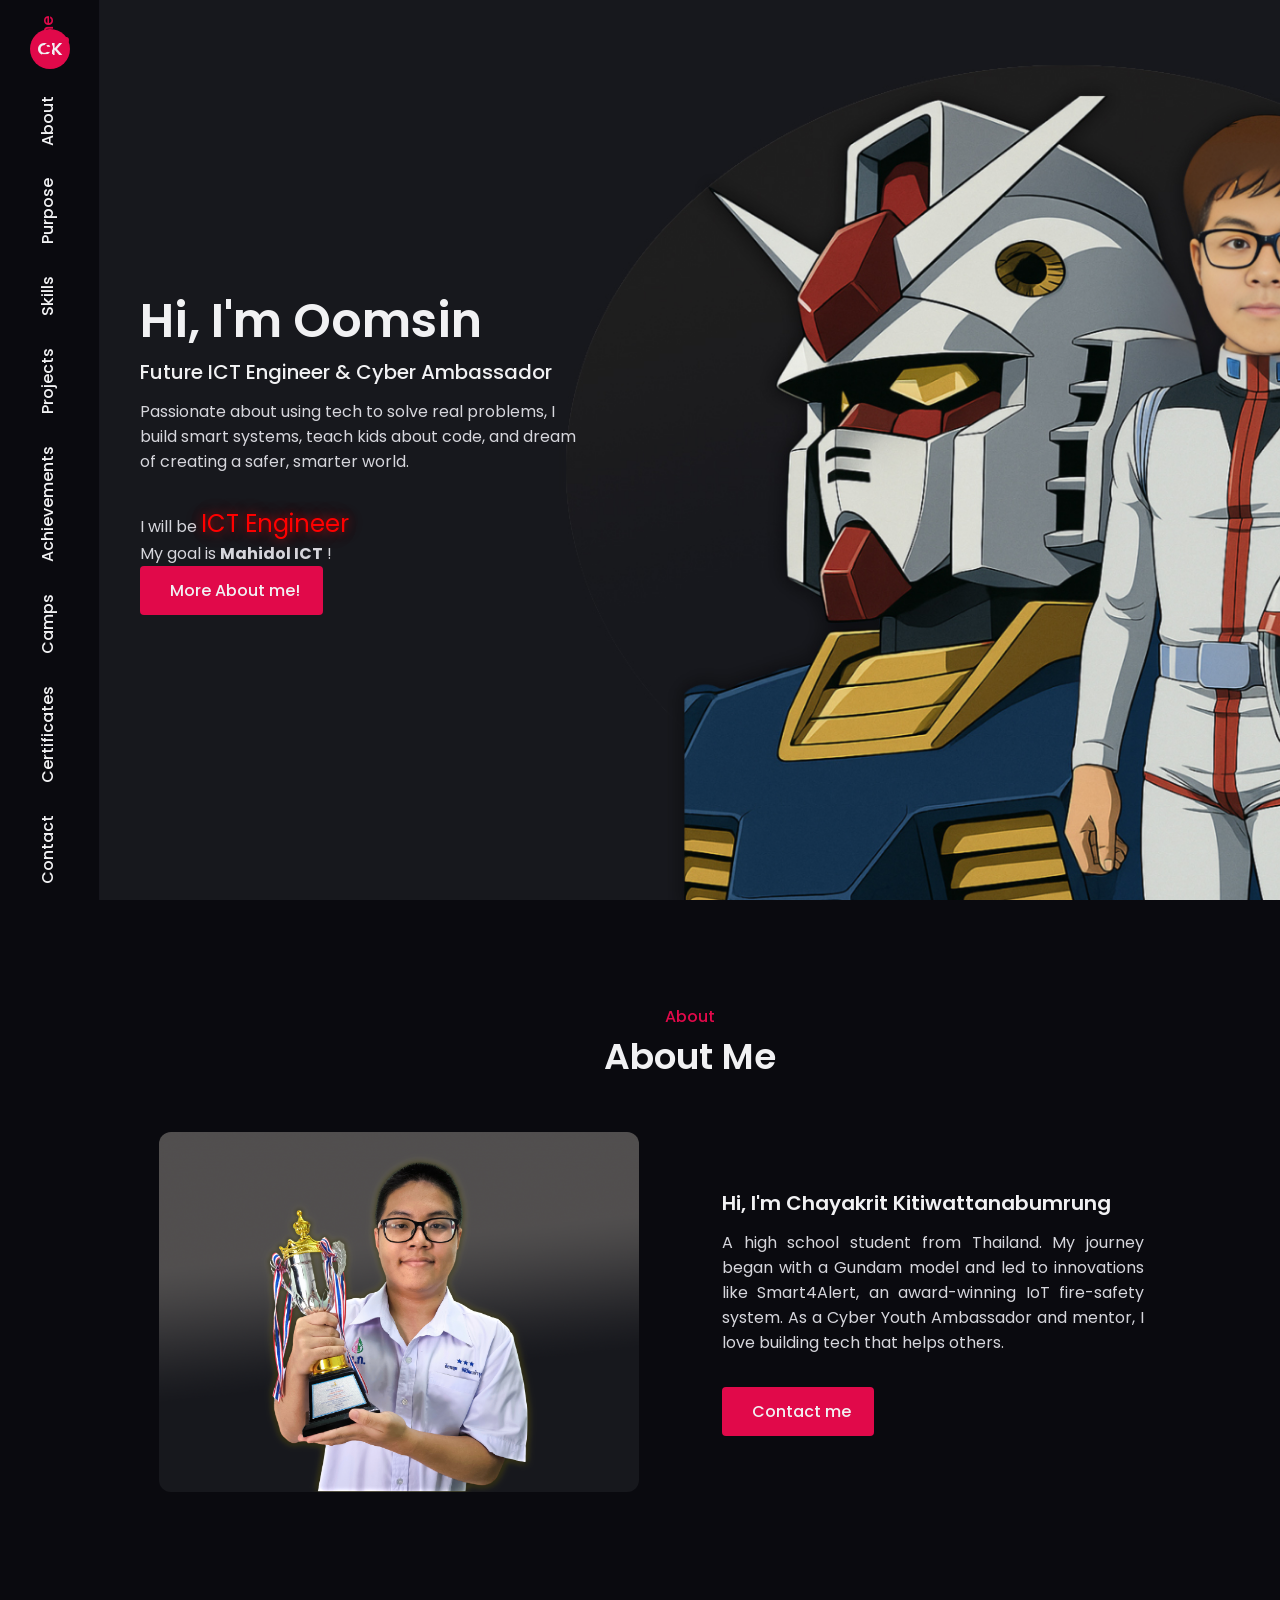
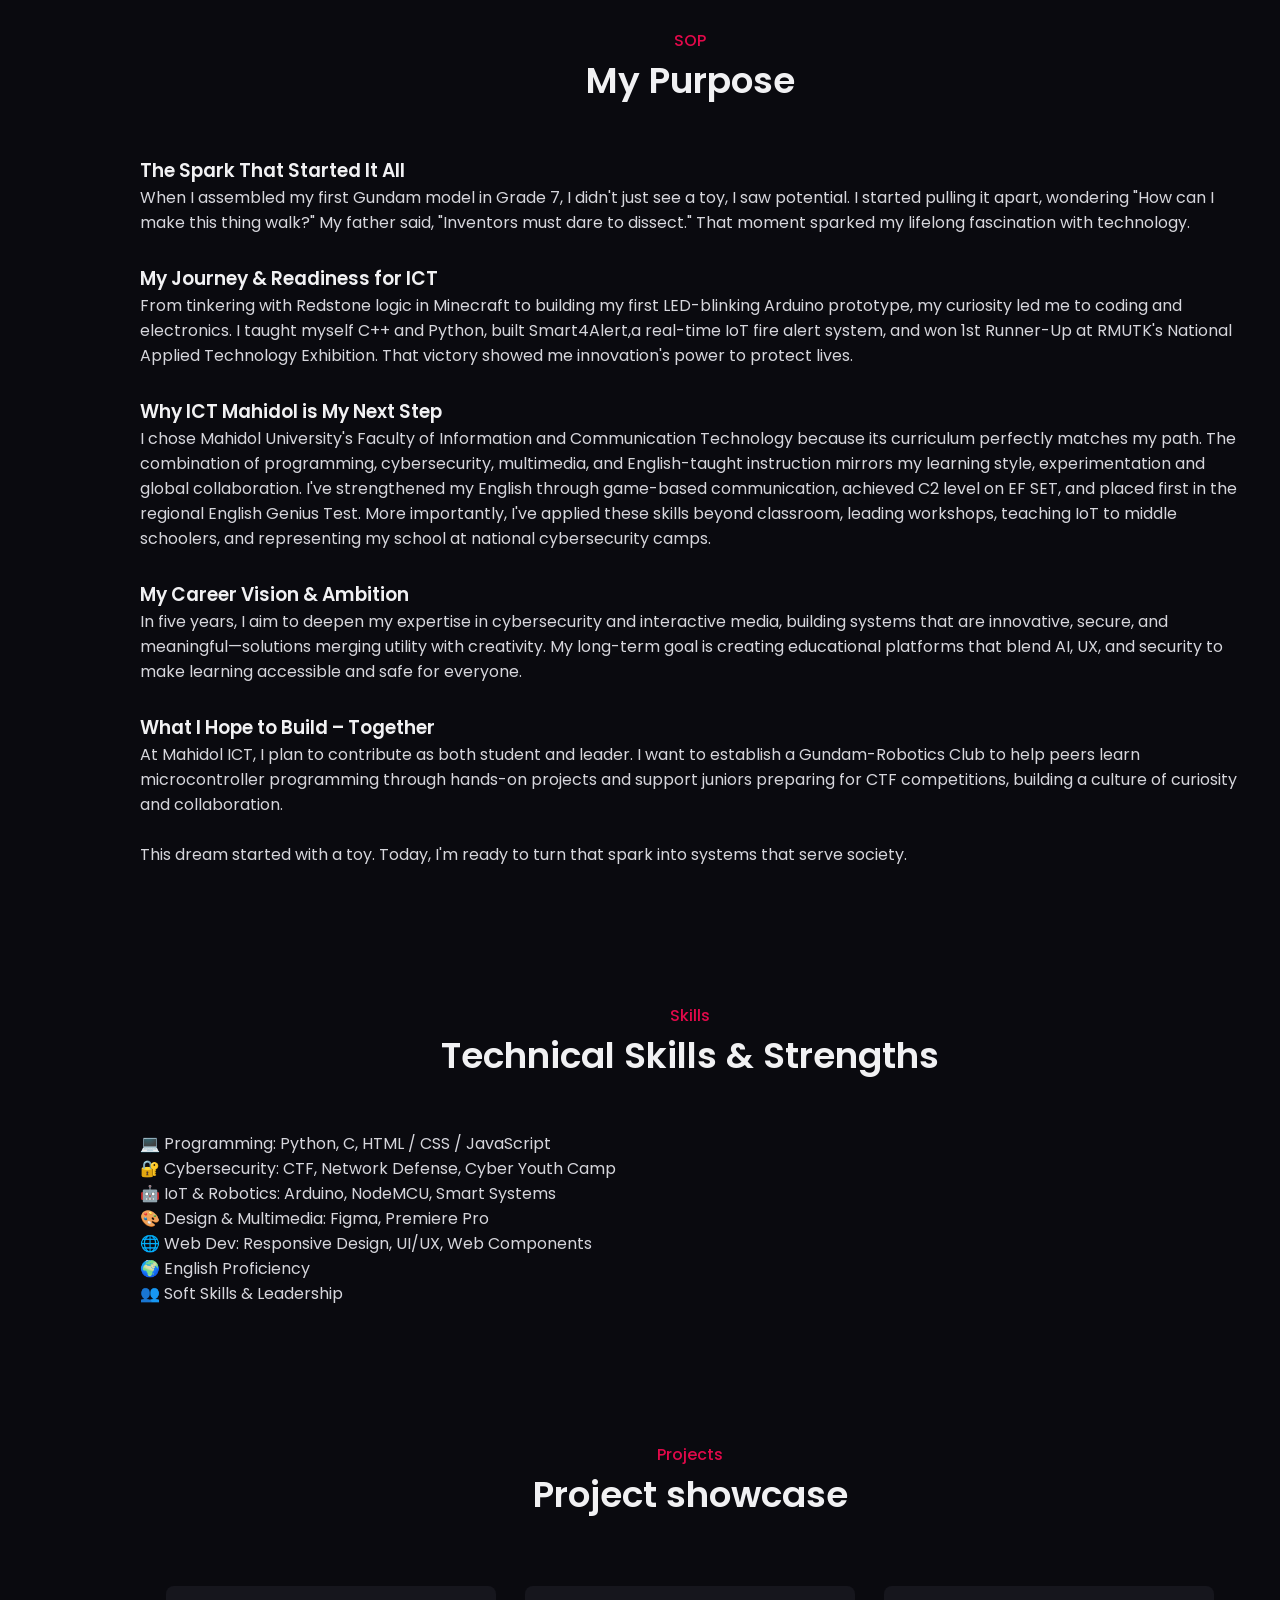
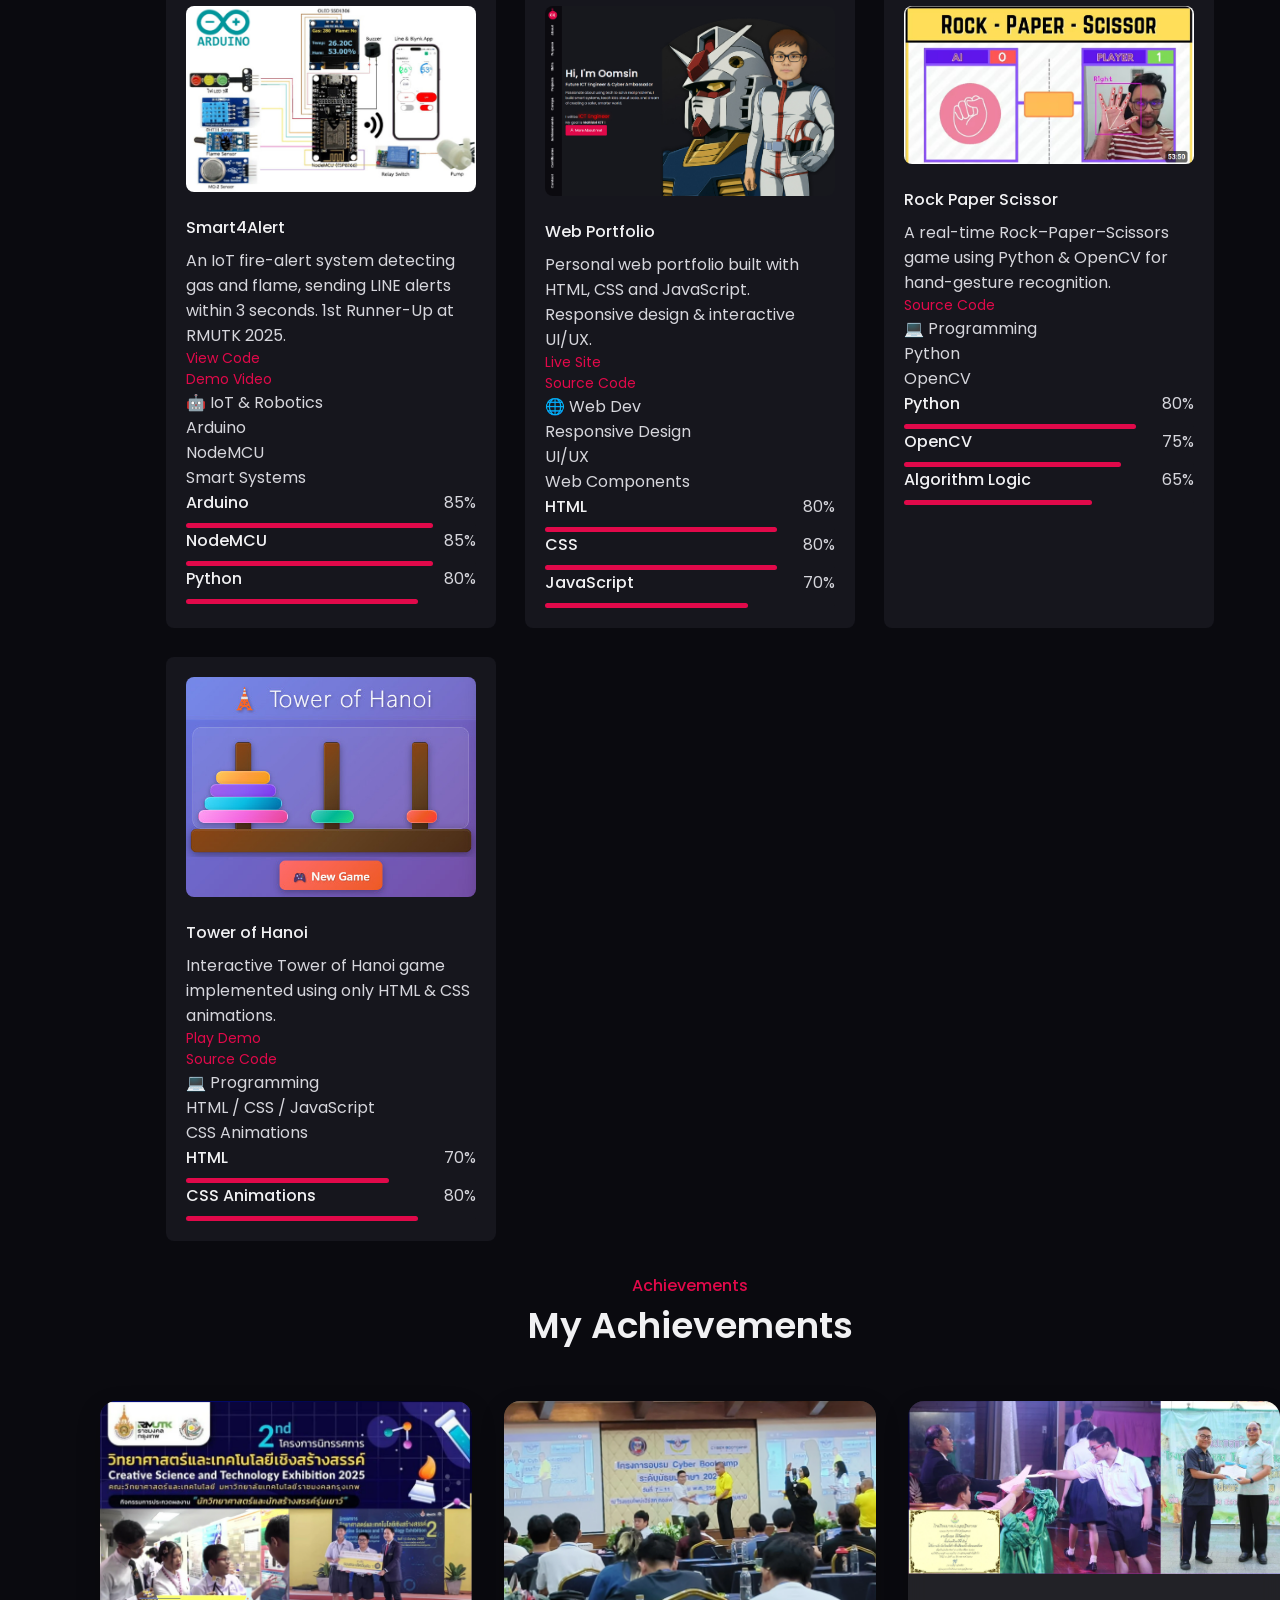
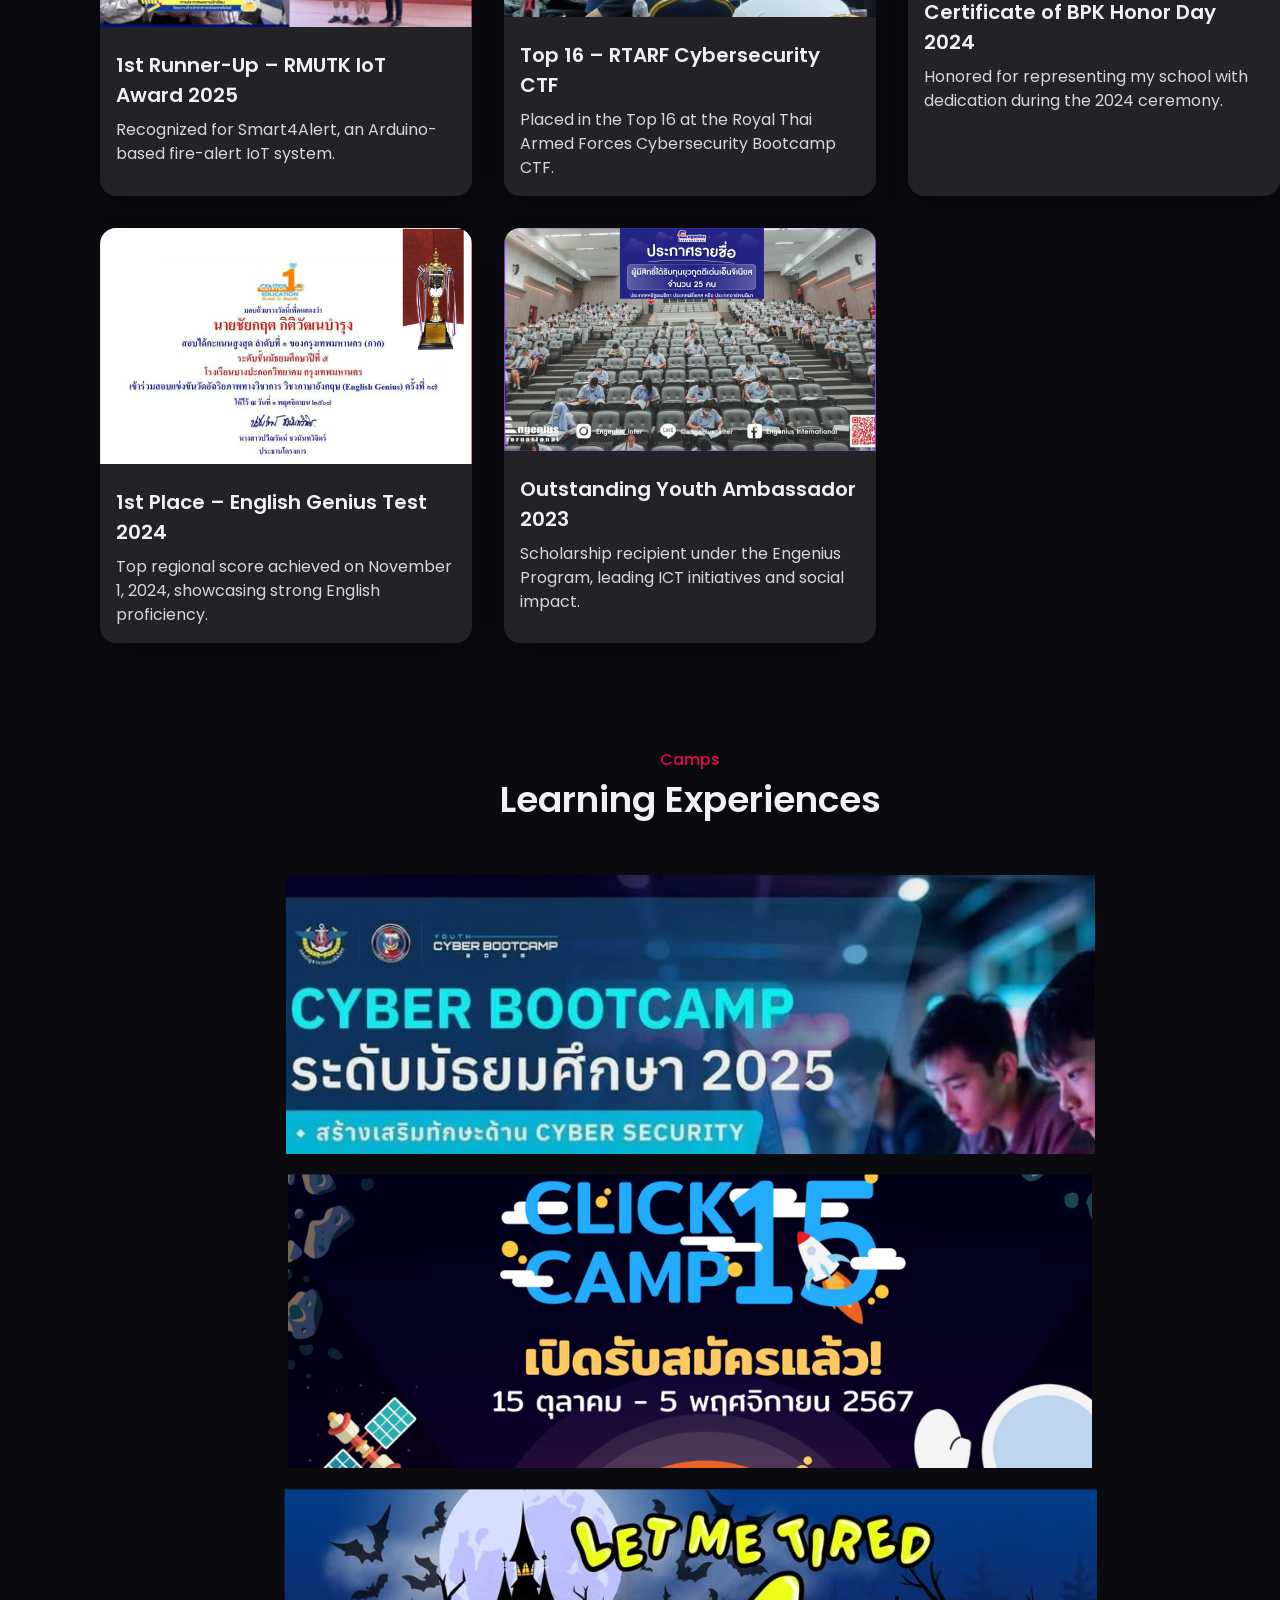
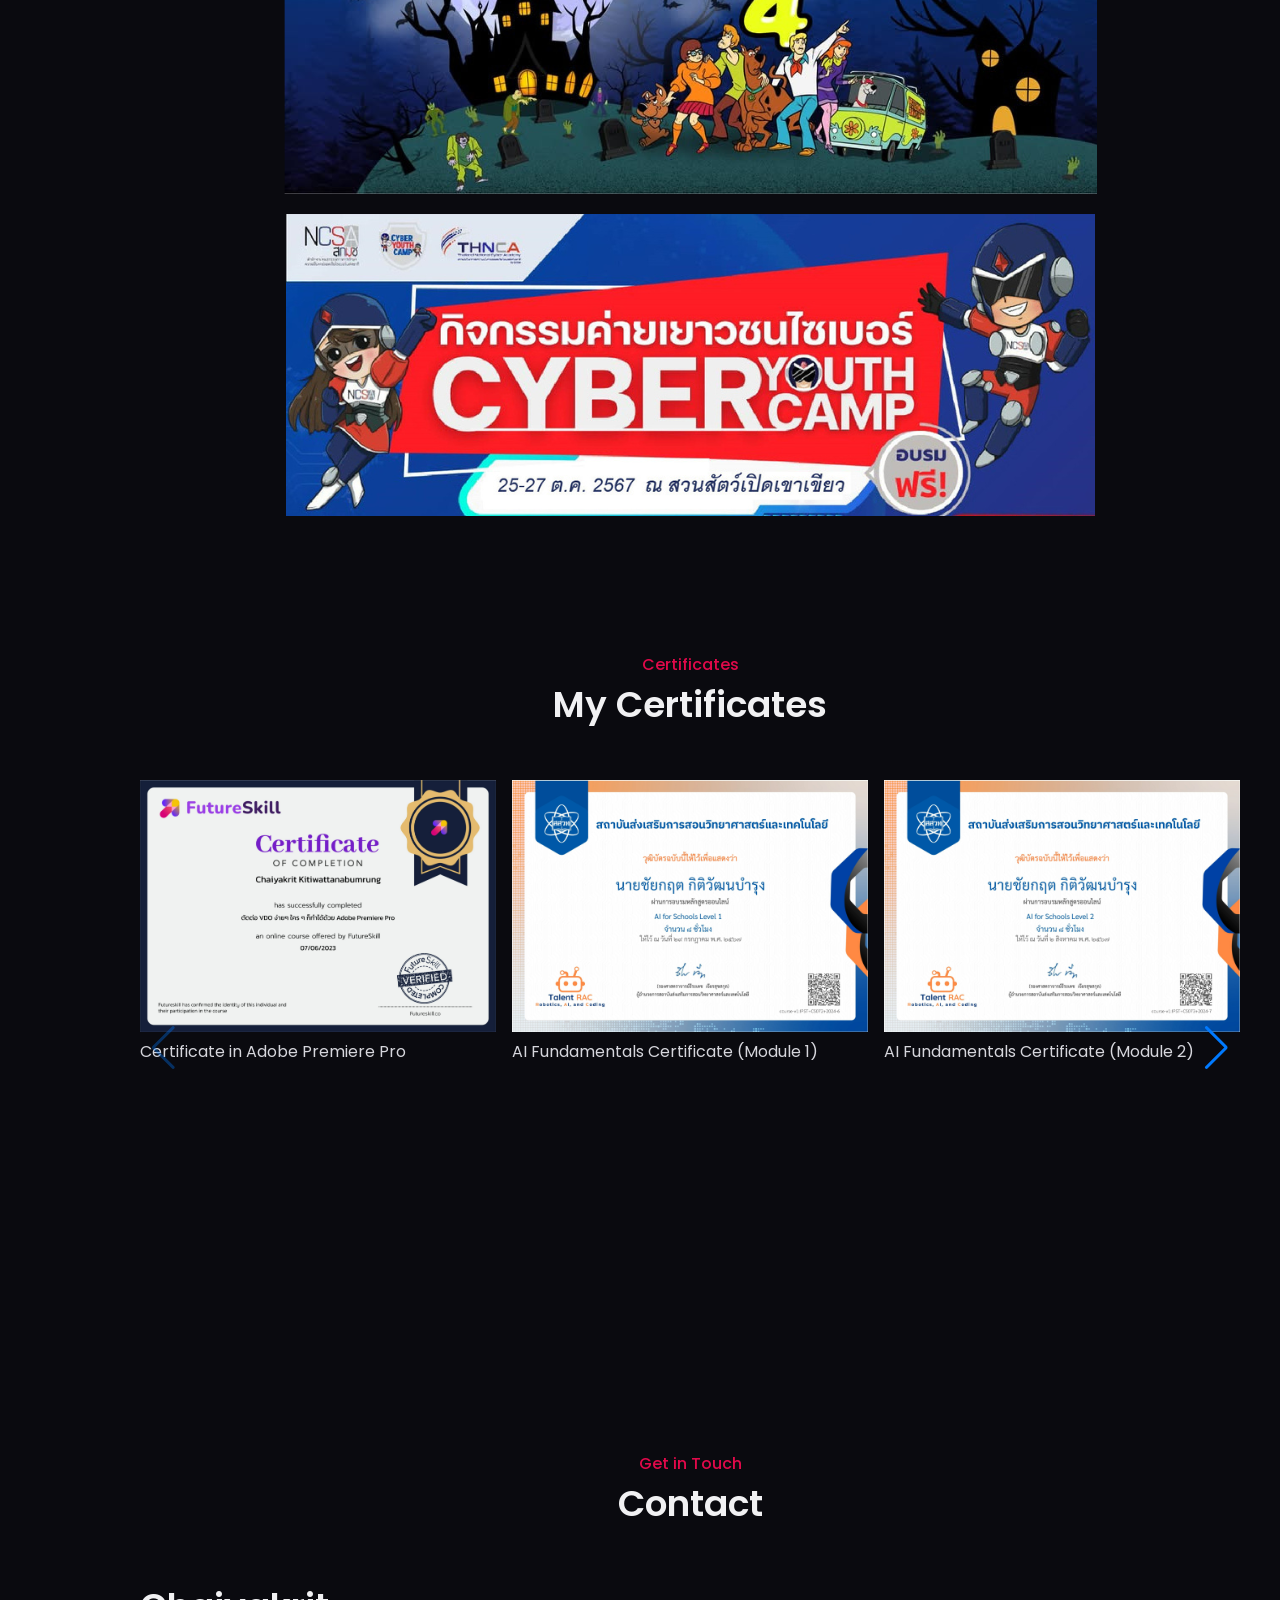
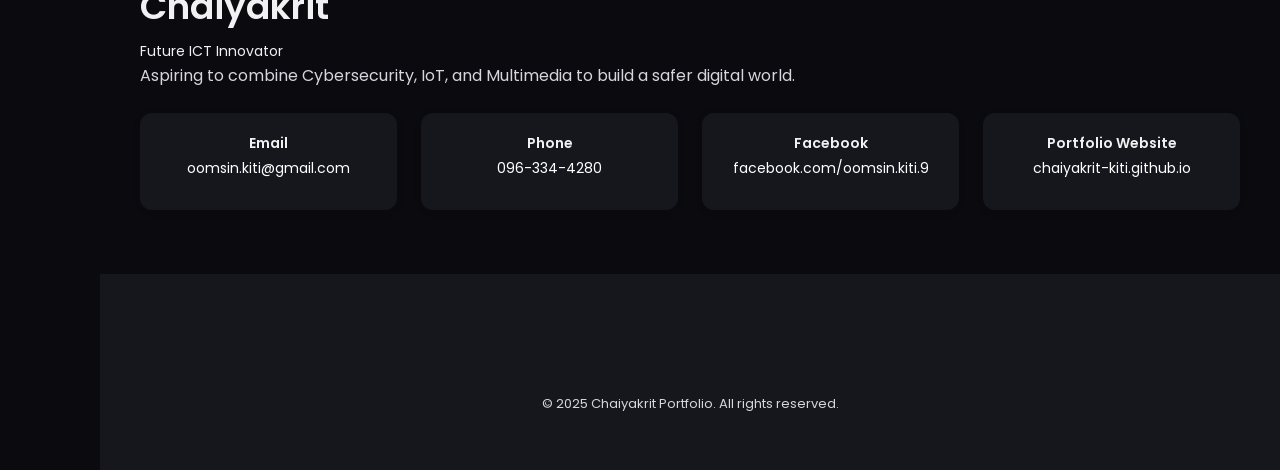
==== index4.html @ fbce9001 "update to index4 update to index4" ====
<!DOCTYPE html>
<html lang="en">
<head>
  <meta charset="UTF-8">
  <meta name="viewport" content="width=device-width, initial-scale=1.0">
  <title>Portfolio - Chayakrit Kitiwattanabumrung</title>
  <link rel="stylesheet" href="https://unicons.iconscout.com/release/v4.0.8/css/line.css">
  <link href="https://unpkg.com/boxicons@2.1.4/css/boxicons.min.css" rel="stylesheet">
  <link rel="stylesheet" href="https://cdn.jsdelivr.net/npm/swiper@11/swiper-bundle.min.css"/>
  <link rel="stylesheet" href="style.css">
</head>
<body>
  <!-- Sidebar / Navbar -->
  <div class="nav-toggle" id="nav-toggle">
    <i class="uil uil-bars"></i>
  </div>
  <aside class="sidebar" id="sidebar">
    <nav class="nav">
      <div class="nav-logo">
        <a href="#home" class="nav-logo-text">CK</a>
      </div>
      <div class="nav-menu">
        <ul class="nav-list">
          <li><a href="#home" class="nav-link active-link">Home</a></li>
          <li><a href="#about" class="nav-link">About</a></li>
          <li><a href="#sop" class="nav-link">Purpose</a></li>
          <li><a href="#skills" class="nav-link">Skills</a></li>
          <li><a href="#work" class="nav-link">Projects</a></li>
          <li><a href="#achievements" class="nav-link">Achievements</a></li>
          <li><a href="#learning" class="nav-link">Camps</a></li>
          <li><a href="#certificates" class="nav-link">Certificates</a></li>
          <li><a href="#contact" class="nav-link">Contact</a></li>
        </ul>
      </div>
      <div class="nav-close" id="nav-close"><i class="uil uil-times"></i></div>
    </nav>
  </aside>

  <main class="main">
    <!-- Home / Hero -->
    <section class="home" id="home">
      <div class="home-container container grid">
        <div class="home-data">
          <h1 class="home-title">Hi, I'm Oomsin</h1>
          <h3 class="home-subtitle">Future ICT Engineer & Cyber Ambassador</h3>
          <p class="home-description">
            Passionate about using tech to solve real problems, I build smart systems, teach kids about code, and dream of creating a safer, smarter world.
          </p>
          <p class="dynamic-text">
            <span class="dynamic-text-prefix">I will be  </span>
            <span class="dynamic-text-main"></span>
          </p>
          <p class="goal fade-in">My goal is <strong>Mahidol ICT</strong> !</p>
          <a href="#about" class="button"><i class="uil uil-user button-icon"></i>More About me!</a>
        </div>

      </div>
    </section>

    <!-- About Me -->
    <section class="about section" id="about">
      <h2 class="section-title" data-heading="About">About Me</h2>
      <div class="about-container container grid">
        <img src="images/home-img.png" alt="Profile" class="about-img">
        <div class="about-data">
          <h3 class="about-heading">Hi, I'm Chayakrit Kitiwattanabumrung</h3>
          <p class="about-description">
            A high school student from Thailand. My journey began with a Gundam model and led to innovations like Smart4Alert, an award-winning IoT fire-safety system. As a Cyber Youth Ambassador and mentor, I love building tech that helps others.
          </p>
          <a href="#contact" class="button"><i class="uil uil-navigator button-icon"></i>Contact me</a>
        </div>
      </div>
    </section>

    <!-- Statement of Purpose -->
    <section class="sop section" id="sop">
      <h2 class="section-title" data-heading="SOP">My Purpose</h2>
      <div class="container">
        <h3>The Spark That Started It All</h3>
        <p>
          When I assembled my first Gundam model in Grade 7, I didn't just see a toy, I saw potential. I started pulling it apart, wondering "How can I make this thing walk?" My father said, "Inventors must dare to dissect." That moment sparked my lifelong fascination with technology.<br/>
        </p>
        <h3><br/>My Journey & Readiness for ICT</h3>
        <p>
          From tinkering with Redstone logic in Minecraft to building my first LED-blinking Arduino prototype, my curiosity led me to coding and electronics. I taught myself C++ and Python, built Smart4Alert,a real-time IoT fire alert system, and won 1st Runner-Up at RMUTK's National Applied Technology Exhibition. That victory showed me innovation's power to protect lives.
        </p>
        <h3><br/>Why ICT Mahidol is My Next Step</h3>
        <p>
          I chose Mahidol University's Faculty of Information and Communication Technology because its curriculum perfectly matches my path. The combination of programming, cybersecurity, multimedia, and English-taught instruction mirrors my learning style, experimentation and global collaboration. I've strengthened my English through game-based communication, achieved C2 level on EF SET, and placed first in the regional English Genius Test. More importantly, I've applied these skills beyond classroom, leading workshops, teaching IoT to middle schoolers, and representing my school at national cybersecurity camps.
        </p>
        <h3><br/>My Career Vision & Ambition</h3>
        <p>
          In five years, I aim to deepen my expertise in cybersecurity and interactive media, building systems that are innovative, secure, and meaningful—solutions merging utility with creativity. My long-term goal is creating educational platforms that blend AI, UX, and security to make learning accessible and safe for everyone.
        </p>
        <h3><br/>What I Hope to Build – Together</h3>
        <p>
          At Mahidol ICT, I plan to contribute as both student and leader. I want to establish a Gundam-Robotics Club to help peers learn microcontroller programming through hands-on projects and support juniors preparing for CTF competitions, building a culture of curiosity and collaboration.
        </p>
        <p><br/>
          This dream started with a toy. Today, I'm ready to turn that spark into systems that serve society.
        </p>
      </div>
    </section>

    <!-- Skills -->
    <section class="skills section" id="skills">
      <h2 class="section-title" data-heading="Skills">Technical Skills & Strengths</h2>
      <div id="skills-content" class="container">
        <div class="skill">
          <span>💻 Programming: Python, C, HTML / CSS / JavaScript</span>
          <div class="skill-bar"><div class="skill-level" data-level="75"></div></div>
        </div>
        <div class="skill">
          <span>🔐 Cybersecurity: CTF, Network Defense, Cyber Youth Camp</span>
          <div class="skill-bar"><div class="skill-level" data-level="85"></div></div>
        </div>
        <div class="skill">
          <span>🤖 IoT & Robotics: Arduino, NodeMCU, Smart Systems</span>
          <div class="skill-bar"><div class="skill-level" data-level="85"></div></div>
        </div>
        <div class="skill">
          <span>🎨 Design & Multimedia: Figma, Premiere Pro</span>
          <div class="skill-bar"><div class="skill-level" data-level="70"></div></div>
        </div>
        <div class="skill">
          <span>🌐 Web Dev: Responsive Design, UI/UX, Web Components</span>
          <div class="skill-bar"><div class="skill-level" data-level="75"></div></div>
        </div>
        <div class="skill">
          <span>🌍 English Proficiency</span>
          <div class="skill-bar"><div class="skill-level" data-level="90"></div></div>
        </div>
        <div class="skill">
          <span>👥 Soft Skills & Leadership</span>
          <div class="skill-bar"><div class="skill-level" data-level="85"></div></div>
        </div>
      </div>
    </section>

    <!-- Projects -->
    <section class="work section" id="work">
      <h2 class="section-title" data-heading="Projects">Project showcase</h2>

      <div class="work-container container grid">
        <!-- Project 1: Smart4Alert -->
        <div class="work-card">
          <img src="images/projects/smart4alert.jpg" alt="Smart4Alert" class="work-img">
          <h3 class="work-title">Smart4Alert</h3>
          <p class="work-description">
            An IoT fire-alert system detecting gas and flame, sending LINE alerts within 3 seconds.  1st Runner-Up at RMUTK 2025.
          </p>
          <div class="work-links">
            <a href="https://github.com/yourusername/Smart4Alert" target="_blank" class="work-button">View Code</a>
            <a href="https://youtu.be/yourvideo" target="_blank" class="work-button">Demo Video</a>
          </div>
          <ul class="work-skills">
            <li>🤖 IoT & Robotics</li>
            <li>Arduino</li>
            <li>NodeMCU</li>
            <li>Smart Systems</li>
          </ul>
          <!-- Skill Usage Bars -->
          <div class="work-skill-bars">
            <div class="skills-data">
              <div class="skills-titles">
                <h3 class="skills-name">Arduino</h3>
                <span class="skills-number">85%</span>
              </div>
              <div class="skills-bar">
                <span class="skills-percentage" style="width: 85%;"></span>
              </div>
            </div>
            <div class="skills-data">
              <div class="skills-titles">
                <h3 class="skills-name">NodeMCU</h3>
                <span class="skills-number">85%</span>
              </div>
              <div class="skills-bar">
                <span class="skills-percentage" style="width: 85%;"></span>
              </div>
            </div>
            <div class="skills-data">
              <div class="skills-titles">
                <h3 class="skills-name">Python</h3>
                <span class="skills-number">80%</span>
              </div>
              <div class="skills-bar">
                <span class="skills-percentage" style="width: 80%;"></span>
              </div>
            </div>
          </div>
        </div>

        <!-- Project 2: Web Portfolio -->
        <div class="work-card">
          <img src="images/projects/web-portfolio.jpg" alt="Web Portfolio" class="work-img">
          <h3 class="work-title">Web Portfolio</h3>
          <p class="work-description">
            Personal web portfolio built with HTML, CSS and JavaScript. Responsive design & interactive UI/UX.
          </p>
          <div class="work-links">
            <a href="https://yourdomain.com" target="_blank" class="work-button">Live Site</a>
            <a href="https://github.com/yourusername/web-portfolio" target="_blank" class="work-button">Source Code</a>
          </div>
          <ul class="work-skills">
            <li>🌐 Web Dev</li>
            <li>Responsive Design</li>
            <li>UI/UX</li>
            <li>Web Components</li>
          </ul>
          <!-- Skill Usage Bars -->
          <div class="work-skill-bars">
            <div class="skills-data">
              <div class="skills-titles">
                <h3 class="skills-name">HTML</h3>
                <span class="skills-number">80%</span>
              </div>
              <div class="skills-bar">
                <span class="skills-percentage" style="width: 80%;"></span>
              </div>
            </div>
            <div class="skills-data">
              <div class="skills-titles">
                <h3 class="skills-name">CSS</h3>
                <span class="skills-number">80%</span>
              </div>
              <div class="skills-bar">
                <span class="skills-percentage" style="width: 80%;"></span>
              </div>
            </div>
            <div class="skills-data">
              <div class="skills-titles">
                <h3 class="skills-name">JavaScript</h3>
                <span class="skills-number">70%</span>
              </div>
              <div class="skills-bar">
                <span class="skills-percentage" style="width: 70%;"></span>
              </div>
            </div>
          </div>
        </div>

        <!-- Project 4: Rock Paper Scissor -->
        <div class="work-card">
          <img src="images/projects/rock-paper-scissor.jpg" alt="Rock Paper Scissor" class="work-img">
          <h3 class="work-title">Rock Paper Scissor</h3>
          <p class="work-description">
            A real-time Rock–Paper–Scissors game using Python & OpenCV for hand-gesture recognition.
          </p>
          <div class="work-links">
            <a href="https://github.com/yourusername/rps-opencv" target="_blank" class="work-button">Source Code</a>
          </div>
          <ul class="work-skills">
            <li>💻 Programming</li>
            <li>Python</li>
            <li>OpenCV</li>
          </ul>
          <!-- Skill Usage Bars -->
          <div class="work-skill-bars">
            <div class="skills-data">
              <div class="skills-titles">
                <h3 class="skills-name">Python</h3>
                <span class="skills-number">80%</span>
              </div>
              <div class="skills-bar">
                <span class="skills-percentage" style="width: 80%;"></span>
              </div>
            </div>
            <div class="skills-data">
              <div class="skills-titles">
                <h3 class="skills-name">OpenCV</h3>
                <span class="skills-number">75%</span>
              </div>
              <div class="skills-bar">
                <span class="skills-percentage" style="width: 75%;"></span>
              </div>
            </div>
            <div class="skills-data">
              <div class="skills-titles">
                <h3 class="skills-name">Algorithm Logic</h3>
                <span class="skills-number">65%</span>
              </div>
              <div class="skills-bar">
                <span class="skills-percentage" style="width: 65%;"></span>
              </div>
            </div>
          </div>
        </div>

      
        <!-- Project 3: Pure CSS Tower of Hanoi -->
        <div class="work-card">
          <img src="images/projects/css-hanoi.jpg" alt="Pure CSS Tower of Hanoi" class="work-img">
          <h3 class="work-title">Tower of Hanoi</h3>
          <p class="work-description">
            Interactive Tower of Hanoi game implemented using only HTML & CSS animations.
          </p>
          <div class="work-links">
            <a href="https://yourdomain.com/css-hanoi" target="_blank" class="work-button">Play Demo</a>
            <a href="https://github.com/yourusername/css-hanoi" target="_blank" class="work-button">Source Code</a>
          </div>
          <ul class="work-skills">
            <li>💻 Programming</li>
            <li>HTML / CSS / JavaScript</li>
            <li>CSS Animations</li>
          </ul>
          <!-- Skill Usage Bars -->
          <div class="work-skill-bars">
            <div class="skills-data">
              <div class="skills-titles">
                <h3 class="skills-name">HTML</h3>
                <span class="skills-number">70%</span>
              </div>
              <div class="skills-bar">
                <span class="skills-percentage" style="width: 70%;"></span>
              </div>
            </div>
            <div class="skills-data">
              <div class="skills-titles">
                <h3 class="skills-name">CSS Animations</h3>
                <span class="skills-number">80%</span>
              </div>
              <div class="skills-bar">
                <span class="skills-percentage" style="width: 80%;"></span>
              </div>
            </div>
          </div>
        </div>      
        </div>
    </section>

    <!-- Awards & Achievements Section (styled like My Projects) -->
    <section id="achievements" class="projects">
      <h2 class="section-title" data-heading="Achievements">My Achievements</h2>
      <div class="cards-grid">
         <!-- RMUTK IoT Award 2025 -->
        <div class="card">
          <img src="images/achievements/iot-project-2025.png" alt="IoT Project 2025" />
          <div class="card-content">
            <h3>1st Runner-Up – RMUTK IoT Award 2025</h3>
            <p>Recognized for Smart4Alert, an Arduino-based fire-alert IoT system.</p>
          </div>
        </div>
        <!-- RTARF Cybersecurity CTF Top 16 -->
        <div class="card">
          <img src="images/achievements/ctf-top16-2023.png" alt="CTF Top16 2023" />
          <div class="card-content">
            <h3>Top 16 – RTARF Cybersecurity CTF</h3>
            <p>Placed in the Top 16 at the Royal Thai Armed Forces Cybersecurity Bootcamp CTF.</p>
          </div>
        </div>
        <!-- BPK Honor Day 2024 -->
        <div class="card">
          <img src="images/achievements/bpk-honor-2024.png" alt="BPK Honor Day 2024" />
          <div class="card-content">
            <h3>Certificate of BPK Honor Day 2024</h3>
            <p>Honored for representing my school with dedication during the 2024 ceremony.</p>
          </div>
        </div>
        <!-- English Genius Test 2024 -->
        <div class="card">
          <img src="images/achievements/english-genius-2024.png" alt="English Genius Test 2024" />
          <div class="card-content">
            <h3>1st Place – English Genius Test 2024</h3>
            <p>Top regional score achieved on November 1, 2024, showcasing strong English proficiency.</p>
          </div>
        </div>
        <!-- Outstanding Youth Ambassador 2023 -->
        <div class="card">
          <img src="images/achievements/engenius-ambassador-2023.png" alt="Outstanding Youth Ambassador 2023" />
          <div class="card-content">
            <h3>Outstanding Youth Ambassador 2023</h3>
            <p>Scholarship recipient under the Engenius Program, leading ICT initiatives and social impact.</p>
          </div>
        </div>
      </div>
    </section>

    
    <!-- Learning Camps -->
     <section id="learning" class="section">
      <h2 class="section-title" data-heading="Camps">Learning Experiences</h2>
      <div class="camp-categories">
      <div class="category" data-type="RTARF-2025">
        <img src="images/camp/Banner/RTARF2025.png" class="camp-image" alt="RTARF Young Cyber Booth Camp 2025">
        <div class="camp-description">RTARF Young Cyber Booth Camp 2025</div>
      </div>
      <div class="category" data-type="click-camp-15">
        <img src="images/camp/Banner/Camp_ClickCamp15.png" class="camp-image" alt="Click Camp 15">
        <div class="camp-description">Click Camp 15</div>
      </div>
      <div class="category" data-type="let-me-tired-4">
        <img src="images/camp/Banner/Camp_LetMeTired4.png" class="camp-image" alt="Let me Tired 4">
        <div class="camp-description">Let me Tired 4</div>
      </div>
      <div class="category" data-type="cyber-youth-camp">
        <img src="images/camp/Banner/Camp_CyberYouth.png" class="camp-image" alt="Cyber Youth Camp">
        <div class="camp-description">Cyber Youth Camp</div>
      </div>
    </div>
  </section>
    
  <!-- Thumbnails Modal -->
  <div id="camp-browser" class="modal">
    <span id="camp-close" class="close">&times;</span>
    <div id="camp-images"></div>
  </div>

  <!-- Fullscreen Modal -->
  <div id="fullscreen-modal" class="modal">
    <span id="fullscreen-close" class="close">&times;</span>
    <img id="fullscreen-image" src="" alt="Fullscreen">
  </div>



     <!-- My Certificates Section (from index10.html) -->
    <section id="certificates" class="certificates section">
      <h2 class="section-title" data-heading="Certificates">My Certificates</h2>
      <div class="certificates-container container swiper">
        <div class="swiper-wrapper">
          <!-- Example certificate slides -->
          <div class="swiper-slide">
            <img src="images/certificates/Adobe Premiere Pro.jpg" alt="Adobe Premiere Pro" />
            <p class="cert-caption">Certificate in Adobe Premiere Pro</p>
          </div>
          <div class="swiper-slide">
            <img src="images/certificates/AI (1).jpg" alt="AI (1)" />
            <p class="cert-caption">AI Fundamentals Certificate (Module 1)</p>
          </div>
          <div class="swiper-slide">
            <img src="images/certificates/AI (2).jpg" alt="AI (2)" />
            <p class="cert-caption">AI Fundamentals Certificate (Module 2)</p>
          </div>
          <div class="swiper-slide">
            <img src="images/certificates/AI (3).jpg" alt="AI (3)" />
            <p class="cert-caption">AI Fundamentals Certificate (Module 3)</p>
          </div>
          <div class="swiper-slide">
            <img src="images/certificates/AR.jpg" alt="AR" />
            <p class="cert-caption">Augmented Reality (AR) Workshop Certificate</p>
          </div>
          <div class="swiper-slide">
            <img src="images/certificates/C Programming.jpg" alt="C Programming" />
            <p class="cert-caption">C Programming Certificate</p>
          </div>
          <div class="swiper-slide">
            <img src="images/certificates/Canva for Education.png" alt="Canva for Education" />
            <p class="cert-caption">Canva for Education Certificate</p>
          </div>
          <div class="swiper-slide">
            <img src="images/certificates/CyberSecurity (1).jpg" alt="CyberSecurity (1)" />
            <p class="cert-caption">Cybersecurity Essentials Certificate (Part 1)</p>
          </div>
          <div class="swiper-slide">
            <img src="images/certificates/CyberSecurity (2).jpg" alt="CyberSecurity (2)" />
            <p class="cert-caption">Cybersecurity Essentials Certificate (Part 2)</p>
          </div>
          <div class="swiper-slide">
            <img src="images/certificates/CyberSecurity (3).jpg" alt="CyberSecurity (3)" />
            <p class="cert-caption">Cybersecurity Essentials Certificate (Part 3)</p>
          </div>
          <div class="swiper-slide">
            <img src="images/certificates/Data Science for everyone.jpg" alt="Data Science for everyone" />
            <p class="cert-caption">Data Science for Everyone Certificate</p>
          </div>
          <div class="swiper-slide">
            <img src="images/certificates/Data Science.jpg" alt="Data Science" />
            <p class="cert-caption">Data Science Certificate</p>
          </div>
          <div class="swiper-slide">
            <img src="images/certificates/Figma.jpg" alt="Figma" />
            <p class="cert-caption">Figma Design Workshop Certificate</p>
          </div>
          <div class="swiper-slide">
            <img src="images/certificates/HTML CSS.jpg" alt="HTML CSS" />
            <p class="cert-caption">HTML & CSS Web Development Certificate</p>
          </div>
          <div class="swiper-slide">
            <img src="images/certificates/Intro Robotics.jpg" alt="Intro Robotics" />
            <p class="cert-caption">Introduction to Robotics Certificate</p>
          </div>
          <div class="swiper-slide">
            <img src="images/certificates/IOT.jpg" alt="IOT" />
            <p class="cert-caption">Internet of Things (IoT) Certificate</p>
          </div>
          <div class="swiper-slide">
            <img src="images/certificates/KidBridght Virtual.jpg" alt="KidBridght Virtual" />
            <p class="cert-caption">KidBright Virtual Class Certificate</p>
          </div>
          <div class="swiper-slide">
            <img src="images/certificates/LeaderShip (1).jpg" alt="LeaderShip (1)" />
            <p class="cert-caption">Leadership Training Certificate (Part 1)</p>
          </div>
          <div class="swiper-slide">
            <img src="images/certificates/LeaderShip (2).jpg" alt="LeaderShip (2)" />
            <p class="cert-caption">Leadership Training Certificate (Part 2)</p>
          </div>
          <div class="swiper-slide">
            <img src="images/certificates/LeaderShip (3).jpg" alt="LeaderShip (3)" />
            <p class="cert-caption">Leadership Training Certificate (Part 3)</p>
          </div>
          <div class="swiper-slide">
            <img src="images/certificates/Multimedia and Animation.jpg" alt="Multimedia and Animation" />
            <p class="cert-caption">Multimedia and Animation Certificate</p>
          </div>
          <div class="swiper-slide">
            <img src="images/certificates/OpenCV.jpg" alt="OpenCV" />
            <p class="cert-caption">OpenCV Computer Vision Certificate</p>
          </div>
          <div class="swiper-slide">
            <img src="images/certificates/Presentation Skill.jpg" alt="Presentation Skill" />
            <p class="cert-caption">Presentation Skills Workshop Certificate</p>
          </div>
          <div class="swiper-slide">
            <img src="images/certificates/Problem solving.jpg" alt="Problem solving" />
            <p class="cert-caption">Problem Solving Techniques Certificate</p>
          </div>
          <div class="swiper-slide">
            <img src="images/certificates/Python KMITL.jpg" alt="Python KMITL" />
            <p class="cert-caption">Python Programming (KMITL) Certificate</p>
          </div>
          <div class="swiper-slide">
            <img src="images/certificates/Python Programming (Upskill).jpg" alt="Python Programming (Upskill)" />
            <p class="cert-caption">Python Programming Upskill Certificate</p>
          </div>
          <div class="swiper-slide">
            <img src="images/certificates/Python programming labs.jpg" alt="Python programming labs" />
            <p class="cert-caption">Python Programming Labs Certificate</p>
          </div>
          <div class="swiper-slide">
            <img src="images/certificates/Python.jpg" alt="Python" />
            <p class="cert-caption">Python Fundamentals Certificate</p>
          </div>
          <div class="swiper-slide">
            <img src="images/certificates/Teamwork.jpg" alt="Teamwork" />
            <p class="cert-caption">Teamwork and Collaboration Certificate</p>
          </div>
          <!-- Add more slides as needed -->
        </div>
        <!-- navigation buttons -->
        <div class="swiper-button-next"></div>
        <div class="swiper-button-prev"></div>
      </div>

    </section>
    
   <section class="contact section" id="contact">
        <h2 class="section-title" data-heading="Get in Touch">Contact</h2>

        <div class="contact-container container">
            <div class="contact-content">
              
              <div>
                <h1 class="footer-title">Chaiyakrit</h1>
                <span class="footer-subtitle">Future ICT Innovator</span>
                <p class="footer-description">Aspiring to combine Cybersecurity, IoT, and Multimedia to build a safer digital world.</p><br/>
            </div>
              
                <div class="contact-info contact-row">
                    <div class="contact-card">
                        <i class="uil uil-envelope-edit contact-card-icon"></i>
                        <h3 class="contact-card-title">Email</h3>
                        <span class="contact-card-data">oomsin.kiti@gmail.com</span>
                    </div>

                    <div class="contact-card">
                        <i class="uil uil-phone contact-card-icon"></i>
                        <h3 class="contact-card-title">Phone</h3>
                        <span class="contact-card-data">096-334-4280</span>
                    </div>

                    <div class="contact-card">
                        <i class="uil uil-facebook-f contact-card-icon"></i>
                        <h3 class="contact-card-title">Facebook</h3>
                        <span class="contact-card-data">
                            <a href="https://www.facebook.com/oomsin.kiti.9" target="_blank" class="contact-link">
                                facebook.com/oomsin.kiti.9
                            </a>
                        </span>
                    </div>

                    <div class="contact-card">
                        <i class="uil uil-globe contact-card-icon"></i>
                        <h3 class="contact-card-title">Portfolio Website</h3>
                        <span class="contact-card-data">
                            <a href="https://chaiyakrit-kiti.github.io" target="_blank" class="contact-link">
                                chaiyakrit-kiti.github.io
                            </a>
                        </span>
                    </div>
                </div>
            </div>
        </div>
    </section>

    
    <footer class="footer">
    <div class="footer-bg">        
        <p class="footer-copy">&#169; 2025 Chaiyakrit Portfolio. All rights reserved.</p>
    </div>
</footer>
 </main>          
          
<!-- JS scripts for Swiper and other features -->
<script src="https://cdn.jsdelivr.net/npm/swiper@11/swiper-bundle.min.js"></script>
<script>
  /* ---------------------------------- JS Script -----------------------------------*/
   document.addEventListener("DOMContentLoaded", () => {
     // Initialize certificate swiper
      const certSwiper = new Swiper('.certificates-container', {
        slidesPerView: 1,
        spaceBetween: 16,
        loop: false,
        navigation: {
          nextEl: '.swiper-button-next',
          prevEl: '.swiper-button-prev',
        },
        breakpoints: {
          640: { slidesPerView: 1 },
          768: { slidesPerView: 2 },
          1024: { slidesPerView: 3 }
        }
      });
     
     // โค้ดใหม่สำหรับ dynamic text
      const texts = [
        "ICT Engineer",
        "Cyber Ambassador", 
        "IoT Developer",
        "Front - End Developer",
        "Creative Technologist"
      ];
      let currentIndex = 0;
      const dynamicText = document.querySelector(".dynamic-text-main"); 
     
     function updateText() {
        dynamicText.classList.remove("zoom-in");
        setTimeout(() => {
          dynamicText.textContent = texts[currentIndex];
          currentIndex = (currentIndex + 1) % texts.length;
          dynamicText.offsetHeight;        // force reflow
          dynamicText.classList.add("zoom-in");
        }, 500);
      }

      // เซ็ตข้อความแรกและอนิเมทครั้งแรก
      dynamicText.textContent = texts[0];
      dynamicText.classList.add("zoom-in");
      // เริ่มวนลูปสลับข้อความทุก 3.5 วินาที
      setInterval(updateText, 3500);
     
     
     const campData = {
        "RTARF-2025": [
          "images/camp/RTARF (1).jpg",
          "images/camp/RTARF (2).jpg",
          "images/camp/RTARF (3).jpg",
          "images/camp/RTARF (4).jpg"
        ],
        "click-camp-15": [
          "images/camp/ClickCamp15 (4).jpg",
          "images/camp/ClickCamp15 (5).jpg"
        ],
        "let-me-tired-4": [
          "images/camp/LMT4 (1).jpg",
          "images/camp/LMT4 (2).jpg",
          "images/camp/LMT4 (3).jpg"
        ],
        "cyber-youth-camp": [
          "images/camp/CyberYouthCamp (1).jpg",
          "images/camp/CyberYouthCamp (2).jpg",
          "images/camp/CyberYouthCamp (3).jpg",
          "images/camp/CyberYouthCamp (4).jpg"
        ]
      };
      const browserModal = document.getElementById('camp-browser');
      const fullscreenModal = document.getElementById('fullscreen-modal');
      const campImages = document.getElementById('camp-images');
      const fullscreenImage = document.getElementById('fullscreen-image');

      document.querySelectorAll('.category').forEach(category => {
        category.addEventListener('mouseenter', () => {
          category.querySelector('.camp-description').style.display = 'block';
        });
        category.addEventListener('mouseleave', () => {
          category.querySelector('.camp-description').style.display = 'none';
        });
        category.addEventListener('click', () => {
          const items = campData[category.dataset.type];
          campImages.innerHTML = items.map(src => `<img src="${src}" class="thumbnail" alt="Camp image">`).join('');
          browserModal.style.display = 'flex';
        });
      });

      campImages.addEventListener('click', e => {
        if (e.target.classList.contains('thumbnail')) {
          fullscreenImage.src = e.target.src;
          fullscreenModal.style.display = 'flex';
          browserModal.style.display = 'none';
        }
      });

      document.getElementById('fullscreen-close').addEventListener('click', () => {
        fullscreenModal.style.display = 'none';
        browserModal.style.display = 'flex';
      });
      document.getElementById('camp-close').addEventListener('click', () => {
        browserModal.style.display = 'none';
      });
     
    });
  </script>
</body>
</html>
---- style.css ----
@import url('https://fonts.googleapis.com/css2?family=Poppins:ital,wght@0,100;0,200;0,300;0,400;0,500;0,600;0,700;0,800;0,900;1,100;1,200;1,300;1,400;1,500;1,600;1,700;1,800;1,900&family=Turret+Road:wght@200;300;400;500;700;800&display=swap');

:root {
    --hue-color: 242;

    --skin-color: hsl(342, 92%, 46%);
    --mirage-color: hsl(210, 10%, 23%);
    --title-color: hsl(var(--hue-color), 8%, 95%);
    --text-color: hsl(var(--hue-color), 8%, 85%);
    --body-color: hsl(var(--hue-color), 19%, 5%);
    --box-color: hsl(var(--hue-color), 14%, 10%);
    --scroll-box-color: hsl(var(--hue-color), 12%, 38%);
    --scroll-thumb-color: hsl(var(--hue-color), 12%, 26%);

    --body-font: 'Poppins', sans-serif;
    --signature-font: 'Turret Road', sans-serif;

    --biggest-font-size: 3rem;
    --h1-font-size: 2.25rem;
    --h2-font-size: 1.5rem;
    --h3-font-size: 1.25rem;
    --normal-font-size: 1rem;
    --small-font-size: .875rem;
    --smaller-font-size: .813rem;

    --font-medium: 500;
    --font-bold: 600;

    --mb025: .25rem;
    --mb05: .5rem;
    --mb075: .75rem;
    --mb1: 1rem;
    --mb15: 1.5rem;
    --mb2: 2rem;
    --mb25: 2.5rem;
    --mb3: 3rem;

    --z-fixed: 10;
    --z-modal: 100;

}

@media screen and (max-width: 1024px) {
    :root {
        --biggest-font-size: 2rem;
        --h1-font-size: 1.5rem;
        --h2-font-size: 1.25rem;
        --h3-font-size: 1.125rem;
        --normal-font-size: .938rem;
        --small-font-size: .813rem;
        --smaller-font-size: .75rem;
    }
}

.home-img-mobile {
  display: none;
}

@media screen and (max-width: 576px) {
  .home-img-mobile {
    display: block;
    width: 100%;
    text-align: center;
    margin-bottom: 1rem;
  }

  .home-img-mobile img {
    width: 90%;
    max-width: 300px;
  }
}


* { margin: 0; padding: 0; box-sizing: border-box; }
html { scroll-behavior: smooth; }
body, button, input { font-family: var(--body-font); font-size: var(--normal-font-size); }
    body { background-color: var(--body-color); color: var(--text-color); }
h1, h2, h3 { color: var(--title-color); font-weight: var(--font-bold); }
ul { list-style: none; }
a { text-decoration: none; }
img { max-width: 100%; height: auto; }
button { cursor: pointer; }
    button, input { border: none; outline: none; }
.container { max-width: 1250px; margin-left: auto; margin-right: auto; }
.grid { display: grid; }
.button { 
    display: inline-flex; 
    align-items: center; 
    column-gap: .5rem; 
    background-color: var(--skin-color); 
    color: var(--title-color); 
    padding: 0.75rem 1.4rem; 
    border-radius: .25rem; 
    font-weight: var(--font-medium);
    position: relative;
    z-index: 1;
    transition: .4s;
}
    .button::after { 
        position: absolute; 
        content: ''; 
        left: 0; 
        top: 0; 
        width: 100%; 
        height: 100%; 
        background-color: var(--mirage-color); 
        z-index: -1;
        transform-origin: center; 
        transform: scale(0); 
        border-radius: .25rem;
        transition: .3s; 
    }
        .button:hover::after { transform: scale(1); }
.section { padding: 6.5rem 0 2rem; }
.section-title { text-align: center; font-size: var(--h1-font-size); margin-bottom: var(--mb3); }
    .section-title::before { content: attr(data-heading); display: block; font-size: var(--normal-font-size); font-weight: var(--font-medium); color: var(--skin-color); }
::-webkit-scrollbar { width: 0.6rem; background-color: var(--scroll-box-color); border-radius: .5rem; }
::-webkit-scrollbar-thumb { background-color: var(--scroll-thumb-color); border-radius: .5rem; }

/* Sidebar */

.sidebar { position: fixed; width: 100px; height: 100vh; background-color: var(--body-color); border-right: 1px solid var(--box-color); }
.nav-logo { position: absolute; left: 0; right: 0; top: 1.8rem; width: 40px; height: 40px; border-radius: 50%; background-color: var(--skin-color); text-align: center; margin: auto; }
.nav-logo-text { font-size: 1.125rem; color: var(--title-color); font-weight: var(--font-bold); line-height: 40px; }
.nav-menu { position: fixed; transform: rotate(-90deg) translateX(-100%); transform-origin: left top; width: 100vh; }
.menu { display: flex; }
.nav-list { display: flex; flex-direction: row-reverse; margin: -2px auto 0 auto; }
.nav-link { float: right; height: 100%; line-height: 100px; padding: 0 1rem; color: var(--title-color); font-weight: var(--font-medium); position: relative; transition: .4s; }
.nav-toggle {
    height: 32px;
    width: 36px;
    cursor: pointer;
    position: fixed;
    right: 1.5rem;
    top: 2rem;
    font-size: 1.2rem;
    border-radius: .25rem;
    background-color: var(--skin-color);
    color: var(--title-color);
    display: none;
    justify-content: center;
    align-items: center;
    z-index: 999;
}
.nav-close { font-size: 1.5rem; position: absolute; top: 1rem; right: 1.25rem; cursor: pointer; display: none; }
    .nav-link.active-link, .nav-link:hover { color: var(--skin-color); }
        .nav-link.active-link::after, .nav-link:hover::after {
            position: absolute;
            content: '';
            width: 6px;
            height: 6px;
            background-color: var(--skin-color);
            border-radius: 50%;
            bottom: 1.8rem;
            left: 0;
            right: 0;
            margin: auto;
        }
.btn-share { position: absolute; bottom: 1.8rem; left: 0; right: 0; text-align: center; cursor: pointer; }
.social-share { font-size: 1.5rem; }

/* Main - Home */

.main { margin-left: 100px; }
.home { background: url('images/home-bg.jpg'); background-size: cover; background-position: center center; height: 100vh; }
.home-container { position: relative; height: 100%; align-items: center; }
.home-social { position: absolute; top: 1.8rem; left: 0; display: flex; align-items: center; column-gap: 3.5rem; }
.home-social-follow { font-weight: var(--font-medium); position: relative; }
    .home-social-follow::after { content: ''; position: absolute; width: 1rem; height: 2px; background-color: var(--text-color); right: -45%; top: 50%; }
.home-social-links { display: inline-flex; column-gap: 1rem; }
.home-social-link { font-size: 1.08rem; color: var(--text-color); transition: .4s; }
    .home-social-link:hover { transform: translateY(.25rem); }
.home-img { display: none; }
.home-title { font-size: var(--biggest-font-size); }
.home-subtitle { font-size: var(--h3-font-size); font-weight: var(--font-medium); margin-bottom: var(--mb075); }
.home-description { max-width: 450px; margin-bottom: var(--mb2); }
.my-info { display: flex; column-gap: 1.8rem; position: absolute; left: 0; bottom: 1.8rem; }
.info-item { display: flex; align-items: center; }
.info-title, .info-subtitle { font-size: var(--small-font-size); }
    .info-title { font-weight: var(--font-medium); }
.info-icon { font-size: 1.8rem; color: var(--skin-color); margin-right: var(--mb075); }

/* Main - About */

.about-container { grid-template-columns: repeat(2, 1fr); column-gap: 4rem; align-items: center; }
.about-img { width: 480px; border-radius: .75rem; justify-self: center; }
.about-heading { font-size: var(--h3-font-size); margin-bottom: var(--mb075); }
.about-description { text-align: justify; padding-right: 6rem; margin-bottom: var(--mb2); }
.about-info { display: grid; grid-template-columns: repeat(3, 140px); column-gap: .5rem; margin-bottom: var(--mb3); }
.about-box { text-align: center; border-radius: .25rem; padding: 1rem 1.25rem; background-color: var(--box-color); }
.about-icon { font-size: 1.5rem; color: var(--skin-color); margin-bottom: var(--mb075); }
.about-title { font-size: var(--small-font-size); }
.about-subtitle { font-size: var(--small-font-size); }

/* Main - Qualification */

.qualification-container { grid-template-columns: repeat(2 ,340px); column-gap: 3rem; justify-content: center; }
.qualification-title { font-size: var(--h3-font-size); font-weight: var(--font-medium); margin-bottom: var(--mb2); }
.timeline-item { position: relative; margin-bottom: var(--mb25); padding-left: 3rem; }
    .timeline-item:last-child { margin-bottom: 0; }
    .timeline-item::before { content: ''; width: 1px; position: absolute; left: 0.48rem; top: 0; height: 100%; background-color: var(--skin-color); }
.circle-dot { position: absolute; left: 0; top: 0; height: 1rem; width: 1rem; border: 2px solid var(--skin-color); border-radius: 50%; background-color: var(--skin-color); transition: .4s; }
    .timeline-item:hover .circle-dot { background-color: var(--body-color); }
.timeline-title { font-size: var(--normal-font-size); font-weight: var(--font-medium); margin-bottom: var(--mb025); }
.timeline-text { font-size: var(--smaller-font-size); margin-bottom: var(--mb1); }
.timeline-date { display: flex; align-items: center; column-gap: .4rem; font-size: var(--normal-font-size); color: var(--skin-color); }

/* Main - Skills */ 

.skills-container { grid-template-columns: 360px 320px; column-gap: 3rem; justify-content: center; }
.skills-header { display: flex; align-items: center; cursor: pointer; }
    .skills-header:not(:last-child) { margin-bottom: var(--mb25); }
.skills-icon, .skills-arrow { font-size: 2rem; color: var(--skin-color); }
    .skills-icon { margin-right: var(--mb075); }
    .skills-arrow { margin-left: auto; }
        .skills-active .skills-arrow { transform: rotate(-90deg); transition: .4s; }
.skills-title { font-size: var(--h3-font-size); font-weight: var(--font-medium); }
.skills-subtitle { font-size: var(--small-font-size); }
.skills-list { row-gap: 1.8rem; }
.skills-titles { display: flex; justify-content: space-between; margin-bottom: var(--mb05); }
.skills-name { font-size: var(--normal-font-size); font-weight: var(--font-medium); }
.skills-bar, .skills-percentage { height: 5px; border-radius: .25rem; }
    .skills-bar { background-color: var(--box-color); }
    .skills-percentage { display: block; background-color: var(--skin-color); }
.skills [data-content] { display: none; }
    .skills-active[data-content] { display: block; }

/* Main - Work */ 

.work-container { grid-template-columns: repeat(3, 330px); gap: 1.8rem; justify-content: center; padding-top: 1rem; }
.work-filters { display: flex; justify-content: center; align-items: center; column-gap: .75rem; margin-bottom: 2rem; }
.work-item { cursor: pointer; color: var(--title-color); padding: 0.25rem .75rem; font-weight: var(--font-medium); border-radius: .5rem; }
.work-card { background-color: var(--box-color); padding: 1.25rem; border-radius: .5rem; }
.portfolio-item-details { display: none; }
.work-img { border-radius: .5rem; margin-bottom: var(--mb1); }
.work-title { font-size: var(--normal-font-size); font-weight: var(--font-medium); margin-bottom: var(--mb05); }
.work-button { color: var(--skin-color); font-size: var(--small-font-size); display: flex; align-items: center; column-gap: .25rem; cursor: pointer; }
.work-button-icon { font-size: 1rem; transition: .4s; }
    .work-button:hover .work-button-icon { transform: translateX(.25rem); }
.active-work { background-color: var(--skin-color); color: var(--title-color); }

.portfolio-popup { 
    position: fixed; 
    top: 0; 
    left: 0; 
    right: 0; 
    bottom: 0; 
    background-color: rgba(0, 0, 0, .5); 
    display: flex; 
    justify-content: center; 
    align-items: center; 
    padding: 0 1rem;
    opacity: 0;
    visibility: hidden; 
    z-index: var(--z-modal); 
    transition: .4s; 
}
.portfolio-popup.open { opacity: 1; visibility: visible; }
.portfolio-popup-inner { background-color: var(--box-color); width: 900px; border-radius: .5rem; padding: 2.5rem; position: relative; }
.portfolio-popup-content { grid-template-columns: repeat(2, 1fr); align-items: center; column-gap: 3rem; }
.portfolio-popup-close { position: absolute; top: 1.5rem; right: 1.5rem; font-size: 1.5rem; color: var(--skin-color); cursor: pointer; }
.portfolio-popup-img { border-radius: .5rem; }
.portfolio-popup-subtitle { font-size: var(--smaller-font-size); margin-bottom: var(--mb025); }
.details-title { font-size: var(--h3-font-size); font-weight: var(--font-medium); margin-bottom: var(--mb1); }
.details-description { font-size: var(--small-font-size); margin-bottom: var(--mb2); }
.details-info li { margin-bottom: var(--mb075); text-transform: capitalize; font-size: var(--small-font-size); }
    .details-info li:last-child { margin-bottom: 0; }
    .details-info li span { font-weight: normal; }
    .details-info li a { text-transform: lowercase; color: var(--skin-color); }

/* Main - Services */ 

.services-container { grid-template-columns: repeat(3, 250px); justify-content: center; column-gap: 1.8rem; }
.services-content { position: relative; background-color: var(--box-color); padding: 6rem 0 2rem 2.5rem; border-radius: .25rem; }
.services-icon { display: block; font-size: 1.8rem; color: var(--skin-color); margin-bottom: var(--mb1); }
.services-title { font-size: var(--h3-font-size); margin-bottom: var(--mb1); font-weight: var(--font-medium); }
.services-button { color: var(--skin-color); font-size: var(--small-font-size); display: flex; align-items: center; column-gap: .25rem; cursor: pointer; }
.services-button-icon { font-size: 1rem; transition: .4s; }
    .services-button:hover .services-button-icon { transform: translateX(.25rem); }
.services-modal {
    position: fixed; 
    top: 0; 
    left: 0; 
    right: 0; 
    bottom: 0; 
    background-color: rgba(0, 0, 0, .5); 
    display: flex; 
    justify-content: center; 
    align-items: center; 
    padding: 0 1rem;
    z-index: var(--z-modal);
    opacity: 0;
    visibility: hidden; 
    transition: .4s;
}
.active-modal { opacity: 1; visibility: visible; }
.services-modal-content { width: 500px; position: relative; background-color: var(--box-color); padding: 4.5rem 2.5rem 2.5rem; border-radius: .5rem; }
.services-modal-close { position: absolute; top: 1.5rem; right: 1.5rem; font-size: 1.5rem; color: var(--skin-color); cursor: pointer; }
.services-modal-title, .services-modal-description { text-align: center; }
    .services-modal-title { font-size: var(--h3-font-size); font-weight: var(--font-medium); margin-bottom: var(--mb1); }
    .services-modal-description { font-size: var(--small-font-size); padding: 0 3.5rem; margin-bottom: var(--mb2); }
.services-modal-services { row-gap: var(--mb075); }
.services-modal-service { display: flex; align-items: center; column-gap: .5rem; }
.services-modal-icon { color: var(--skin-color); font-size: 1.1rem; }
.services-modal-info { font-size: var(--small-font-size); }

/* Main - Testimonials */

@media screen and (min-width: 992px) {
    .testimonials-container { width: 750px; margin-left: auto !important; margin-right: auto !important; }
}

.testimonial-card { background-color: var(--box-color); padding: 1.8rem 2rem; border-radius: .5rem; margin-bottom: 3rem; }
.testimonial-quote { display: inline-flex; font-size: 1.5rem; color: var(--skin-color); margin-bottom: var(--mb1); }
.testimonial-description { margin-bottom: var(--mb1); font-size: var(--small-font-size); text-align: justify; }
.testimonial-date { font-size: var(--normal-font-size); margin-bottom: var(--mb2); }
.testimonial-profile { display: flex; align-items: center; column-gap: 1rem; }
.testimonial-profile-img { width: 60px; height: 60px; border-radius: 3rem; }
.testimonial-profile-name { font-size: var(--h3-font-size); font-weight: var(--font-medium); color: var(--title-color); }
.testimonial-profile-detail { font-size: var(--small-font-size); display: block; }
.testimonial-profile-data { display: flex; flex-direction: column; row-gap: .4rem; }

/* Swiper */

.swiper-pagination-bullet { background-color: var(--box-color); }
.swiper-pagination-bullet-active { background-color: var(--skin-color); }

/* Main - Contact */

.contact-container { grid-template-columns: 300px 340px; column-gap: 3rem; justify-content: center; align-items: center; }
.contact-info { display: grid; row-gap: 1rem; }
.contact-card { background-color: var(--box-color); padding: 1rem; border-radius: .5rem; text-align: center; }
.contact-card-icon { font-size: 1.8rem; color: var(--title-color); margin-bottom: var(--mb025); }
.contact-card-title, .contact-card-data { font-size: var(--small-font-size); }
    .contact-card-title { font-weight: var(--font-medium); }
    .contact-card-data { display: block; margin-bottom: var(--mb075); }
.contact-button { color: var(--skin-color); font-size: var(--small-font-size); display: flex; align-items: center; justify-content: center; column-gap: .25rem; cursor: pointer; }
.contact-button-icon { font-size: 1rem; transition: .4s; }
    .contact-button:hover .contact-button-icon { transform: translateX(.25rem); }
.input-container { position: relative; margin-top: 1rem; margin-bottom: 1.9rem; }
.input { 
    width: 100%; 
    border: 2px solid var(--text-color); 
    background-color: transparent; 
    padding: 0.6rem 1.2rem; 
    color: var(--title-color); 
    font-weight: var(--font-medium); 
    font-size: var(--normal-font-size); 
    letter-spacing: .5px; 
    border-radius: .5rem;
    outline: none; 
    transition: .4s; 
}
textarea.input { padding: 0.8rem 1.2rem; min-height: 140px; border-radius: .5rem; resize: none; font-family: var(--body-font); }
    .input-container label {
        position: absolute;
        top: 50%;
        left: 1rem;
        transform: translateY(-50%);
        padding: 0 .4rem;
        color: var(--text-color);
        font-size: 1rem;
        font-weight: var(--font-medium);
        pointer-events: none;
        z-index: 15;
        transition: .5s;
    }
        
        .input-container.textarea label { top: 1rem; transform: translateY(0); }
    .input-container span { 
        position: absolute; 
        top: 0; 
        left: 25px; 
        transform: translateY(-50%); 
        font-size: var(--small-font-size); 
        padding: 0 .4rem; 
        pointer-events: none; 
        z-index: var(--z-fixed); 
        color: transparent; 
    }
        .input-container span::before, .input-container span::after { 
            content: '';
            position: absolute;
            width: 10%;
            opacity: 0;
            height: 5px;
            background-color: var(--body-color);
            top: 50%;
            transform: translateY(-50%);
            transition: .4s;
        }
            .input-container span::before { left: 50%; }
            .input-container span::after { right: 50%; }
            .input-container.focus label { top: 0; transform: translateY(-50%); left: 25px; font-size: var(--smaller-font-size); }
                .input-container.focus span::before, .input-container.focus span::after  { width: 50%; opacity: 1; }

/* Footer */

.footer { padding-top: 2rem; }
.footer-container { grid-template-columns: repeat(3, 1fr); column-gap: 1.6rem; }
.footer-bg { background-color: var(--box-color); padding: 3rem 0 3.5rem; }
.footer-title { font-size: var(--h1-font-size); margin-bottom: var(--mb025); }    
.footer-subtitle { font-size: var(--small-font-size); }
.footer-links { display: flex; justify-self: center; column-gap: 2rem; }
    .footer-links:hover { color: var(--skin-color); }
.footer-socials { justify-self: flex-end; }
.footer-social { font-size: 1.25rem; margin-right: var(--mb15); }
    .footer-social:hover { color: var(--skin-color); }
.footer-copy { font-size: var(--smaller-font-size); text-align: center; margin-top: 4.5rem; }
    .footer-copy a { font-family: var(--signature-font); } 
        .footer-copy a:hover { color: var(--skin-color); }
    .footer-title, .footer-subtitle, .footer-links, .footer-social, .footer-copy a { color: var(--title-color); }

/* Media Queries */

@media screen and (max-width: 1408px) {
    .container { margin-left: var(--mb25); margin-right: var(--mb25); }
}

@media screen and (max-width: 1216px) {
    .about-container { column-gap: 2.5rem; }
    .about-description { padding-right: 0; }
    .work-container { grid-template-columns: repeat(2, 330px); gap: 3rem; }
}

@media screen and (max-width: 1024px) {
    .container { margin-left: var(--mb15); margin-right: var(--mb15); }
    .sidebar { width: 100%; z-index: 999; transform: translateX(-100%); }
    .show-sidebar { transform: translateX(0); }
    .nav-logo, .btn-share { display: none; }
    .nav-menu { height: 100%; width: 100%; transform: rotate(0deg) translateX(0); display: flex; justify-content: center; }
    .nav-list { flex-direction: column; height: 100%; justify-content: center; align-items: center; }
    .nav-link { padding: 1rem 0; line-height: 1.5; }
        .nav-link.active-link::after, .nav-link:hover::after { bottom: 0; }
    .nav-close { display: block; }
    .nav-toggle { display: flex; }

    .main { margin-left: 0; }

    .about-container { grid-template-columns: 1fr; row-gap: 2.5rem; }
    .about-img { width: 350px; }
    .about-data { text-align: center; }
    .about-info { justify-content: center; }
    .about-box { padding: 0.75rem .5rem; }
    .about-description { padding: 0 4rem; text-align: center; }

    .qualification-container { grid-template-columns: repeat(2, 290px); }
    .skills-container { grid-template-columns: 340px 300px; }
    .skills-list { row-gap: 1.7rem; }

    .work-card { padding: 1rem; }
    .work-img { margin-bottom: var(--mb075); }
    .work-title { margin-bottom: var(--mb025); }

    .services-container { grid-template-columns: repeat(3, 220px); }

    .testimonial-card { padding: 1.25rem 1.5rem; }

    .portfolio-item-details { margin-bottom: var(--mb15); }
    .details-info li { margin-bottom: var(--mb05); }
    .details-title { margin-bottom: var(--mb075); }
}

@media screen and (max-width: 768px) {
    .about-img { width: 250px; }
    .qualification-container { grid-template-columns: 290px; row-gap: 3rem; }
    .skills-container { grid-template-columns: 300px; row-gap: 3rem; }
    .work-container { grid-template-columns: 330px; }

    .services-container { grid-template-columns: repeat(2, 1fr); gap: 1.5rem; }
    .services-content { padding: 3.5rem .5rem 1.25rem 1.5rem; }
    .services-icon { font-size: 1.5rem; }

    .contact-container { grid-template-columns: 360px; row-gap: 3rem; }
    .footer-container { grid-template-columns: repeat(2, 1fr); row-gap: 3rem; }
    .footer-socials { justify-self: start; }
    .footer-links { flex-direction: column; row-gap: 1.5rem; }
    .footer-bg { padding: 2rem 0 3rem; }
    .footer-copy { margin-top: var(--mb3); }

    .portfolio-popup-inner { width: 420px; padding: 2.8rem 1.5rem 2.5rem; }
    .portfolio-popup-content { grid-template-columns: 1fr; row-gap: 1.6rem; }
    .details-title { font-size: var(--normal-font-size); }
    .portfolio-popup-close { top: .5rem;  }
}

@media screen and (max-width: 576px) {
    .nav-toggle { right: initial; left: 1.5rem; }
    /*.home { background-image: none; height: initial; align-items: initial; padding: 7rem 0 2rem; } */
    .home-container { row-gap: 2rem; }
    .home-img { display: block; width: 250px; justify-self: center; }
    .my-info { display: none; }
    .home-social { left: initial; right: -1rem; flex-direction: column; row-gap: 3.5rem; }
    .home-social-follow { font-size: var(--smaller-font-size); transform: rotate(90deg); }
    .home-social-links { flex-direction: column; row-gap: .25rem; }
    .home-social-link { font-size: var(--normal-font-size); }

    .about-info { grid-template-columns: repeat(3, 1fr); }
    .about-description { padding: 0; }

    .services-modal-content { padding: 4.5rem 1.5rem 2.5rem; }
    .services-modal-description { padding: 0; }

    .work-container, .contact-container { grid-template-columns: 300px; }

    .footer-container { grid-template-columns: 1fr;  }
    .footer-links { justify-self: flex-start; }

}

@media screen and (max-width: 350px) {
    .container { margin-left: var(--mb1); margin-left: var(--mb1); }
    .home-img { width: 200px; }
    .home-title { font-size: var(--h1-font-size); }
    .home-subtitle { font-size: var(--normal-font-size); }
    
    .about-info { grid-template-columns: repeat(2, 1fr); row-gap: .5rem; }
    .work-container, .skills-container, .qualification-container, .contact-container { grid-template-columns: 1fr; }
    .skills-title { font-size: var(--normal-font-size); }
    .work-item { font-size: var(--normal-font-size); }
    .work-filters { column-gap: .25rem; }
    .services-container { grid-template-columns: max-content; }
    .services-content { padding-right: 3.5rem; }
}

    /* Container for camp categories */
    .camp-categories {
      display: flex;
      flex-wrap: wrap;
      gap: 20px;
      justify-content: center;
    }
    .category {
      position: relative;
      display: inline-block;
      overflow: hidden;
      cursor: pointer;
    }
    .category .camp-image {
      display: block;
      width: auto;
      height: auto;
      max-width: 100%;
    }
    .category .camp-description {
      position: absolute;
      bottom: 0;
      left: 0;
      width: 100%;
      text-align: center;
      background: rgba(0, 0, 0, 0.6);
      color: #fff;
      padding: 5px 0;
      font-weight: bold;
      font-size: 1rem;
      display: none;
    }
    /* Show description on hover */
    .category:hover .camp-description {
      display: block;
    }

    /* Learning Development Camp Modals */
    .modal {
      display: none;
      position: fixed;
      top: 0;
      left: 0;
      width: 100%;
      height: 100%;
      background: rgba(0,0,0,0.8);
      justify-content: center;
      align-items: center;
      z-index: 1000;
    }
    #camp-images {
      display: flex;
      flex-wrap: wrap;
      gap: 10px;
      max-width: 90%;
      max-height: 90%;
      overflow-y: auto;
    }
    .thumbnail {
      width: 100px;
      cursor: pointer;
      margin: 5px;
      transition: transform 0.3s;
    }
    .thumbnail:hover { transform: scale(1.1); }
    .close {
      position: absolute;
      top: 15px;
      right: 35px;
      font-size: 40px;
      font-weight: bold;
      cursor: pointer;
      color: white;
      z-index: 1001;
    }
    #fullscreen-image {
      max-width: 90%;
      max-height: 90%;
    }

.dynamic-text-main {
  font-size: 1.5rem;
  color: #ff0000;
  opacity: 0;
  visibility: hidden;
  display: inline-block;
  transform: scale(0.5);
  transition: all 0.5s ease;
  text-shadow: 0 0 10px rgba(255,0,0,0.5), 0 0 20px rgba(255,0,0,0.3), 0 0 30px rgba(255,0,0,0.2);
}
.dynamic-text-main.zoom-in {
  opacity: 1;
  visibility: visible;
  transform: scale(1);
}

/* Projects section */
.projects .cards-grid {
  display: grid;
  grid-template-columns: repeat(auto-fit, minmax(280px, 1fr));
  gap: 2rem;
}

/* Card styling */
.card {
  background: rgba(255,255,255,0.1);
  backdrop-filter: blur(10px);
  border-radius: 16px;
  overflow: hidden;
  box-shadow: 0 8px 24px rgba(0,0,0,0.2);
  transition: transform 0.3s ease, box-shadow 0.3s ease;
}
.card:hover {
  transform: translateY(-8px);
  box-shadow: 0 16px 32px rgba(0,0,0,0.3);
}

/* Card content */
.card-content {
  padding: 1rem;
}
.card-content h3 {
  margin-bottom: 0.5rem;
  font-size: 1.25rem;
}
.card-content p {
  font-size: 1rem;
  line-height: 1.5;
}

.contact-row {
    display: flex;
    flex-wrap: wrap;
    gap: 1.5rem; /* ระยะห่างระหว่างกล่อง */
    justify-content: center;
}

.contact-card {
    flex: 1 1 220px; /* ขยายได้, ย่อได้, กว้างขั้นต่ำ 220px */
    /* background-color: #000000;  เปลี่ยนพื้นหลังเป็นสีดำ */
    padding: 1.2rem;
    border-radius: 12px;
    text-align: center;
    box-shadow: 0 2px 10px rgba(0,0,0,0.05);
    transition: transform 0.3s ease;
    color: #ffffff; /* สีข้อความเป็นสีขาว */
}

.contact-card:hover {
    transform: translateY(-5px);
}

.contact-card-icon {
    font-size: 2rem;
    color: #ffffff;
    margin-bottom: 0.5rem;
}

.contact-card-title {
    font-weight: 600;
    margin-bottom: 0.25rem;
}

.contact-card-data a {
    text-decoration: none;
    color: #ffffff;
}

.contact-card-data a:hover {
    color: #12229d;
}
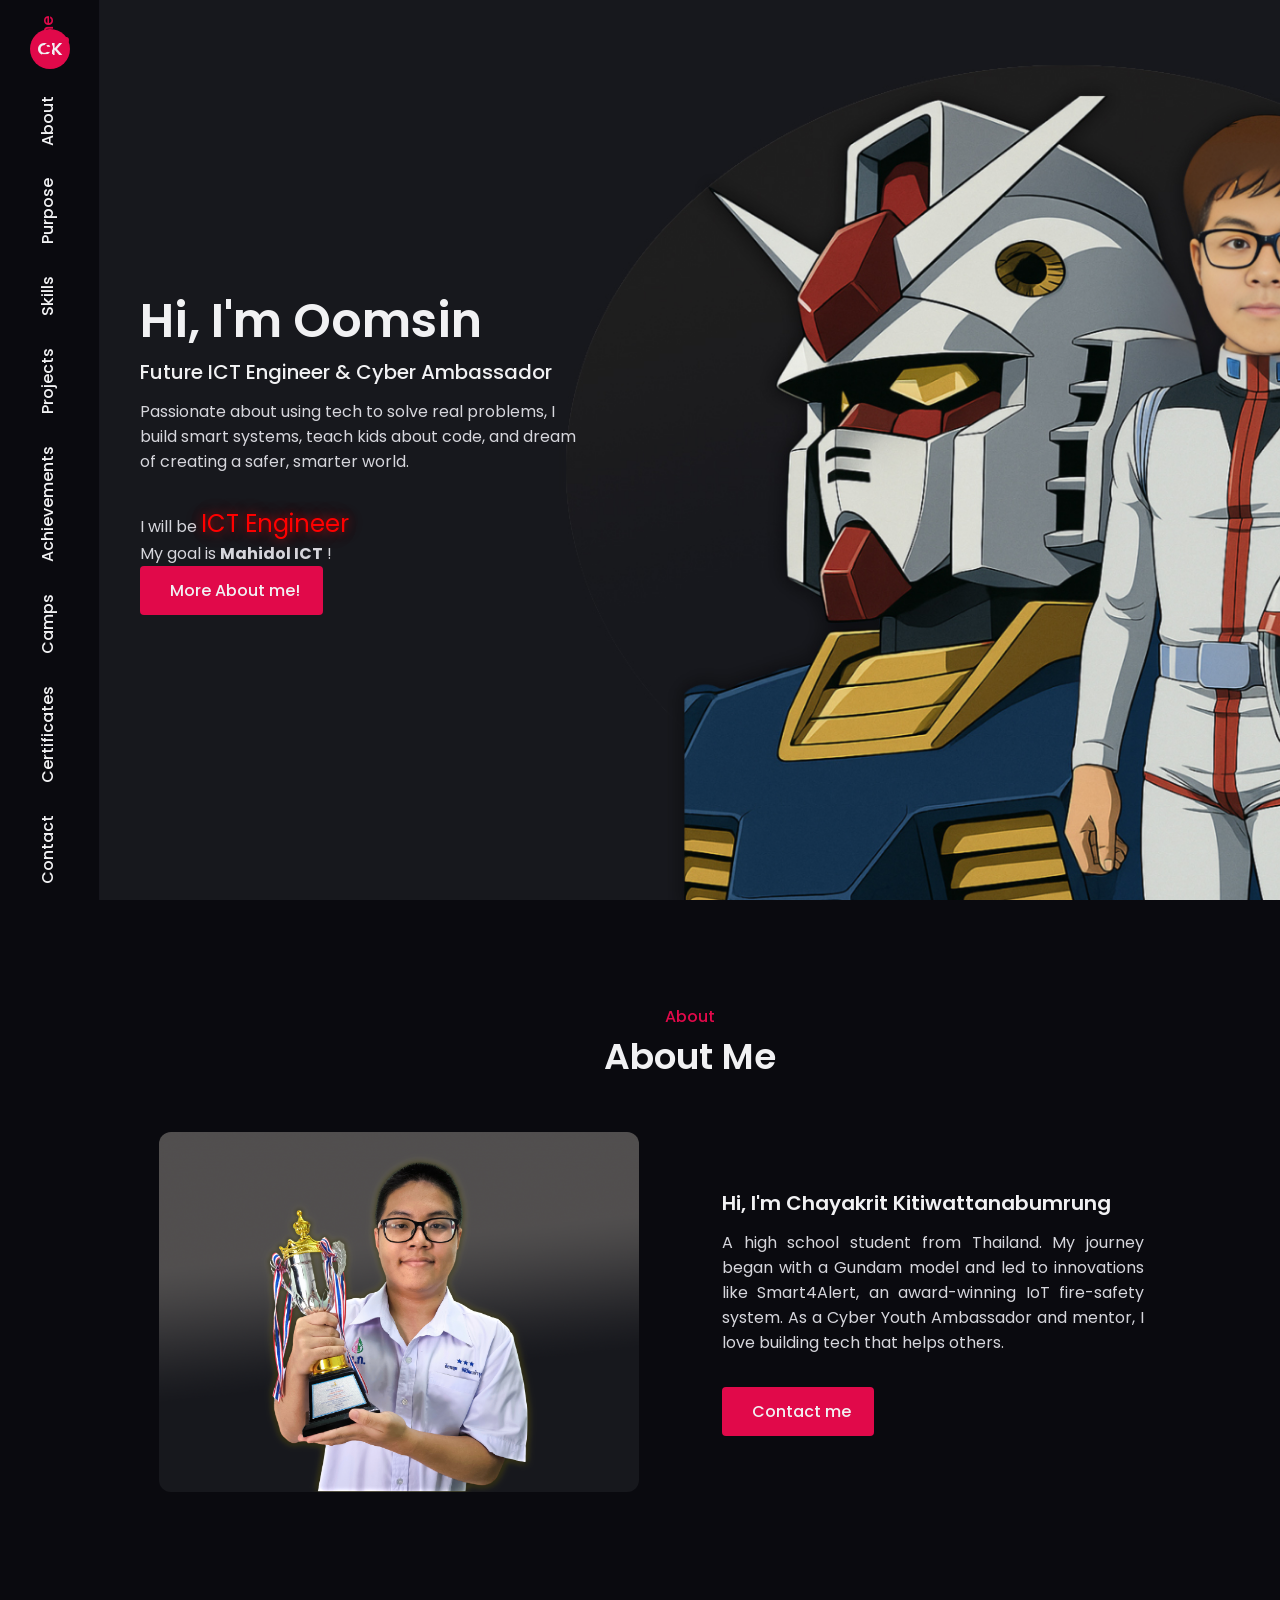
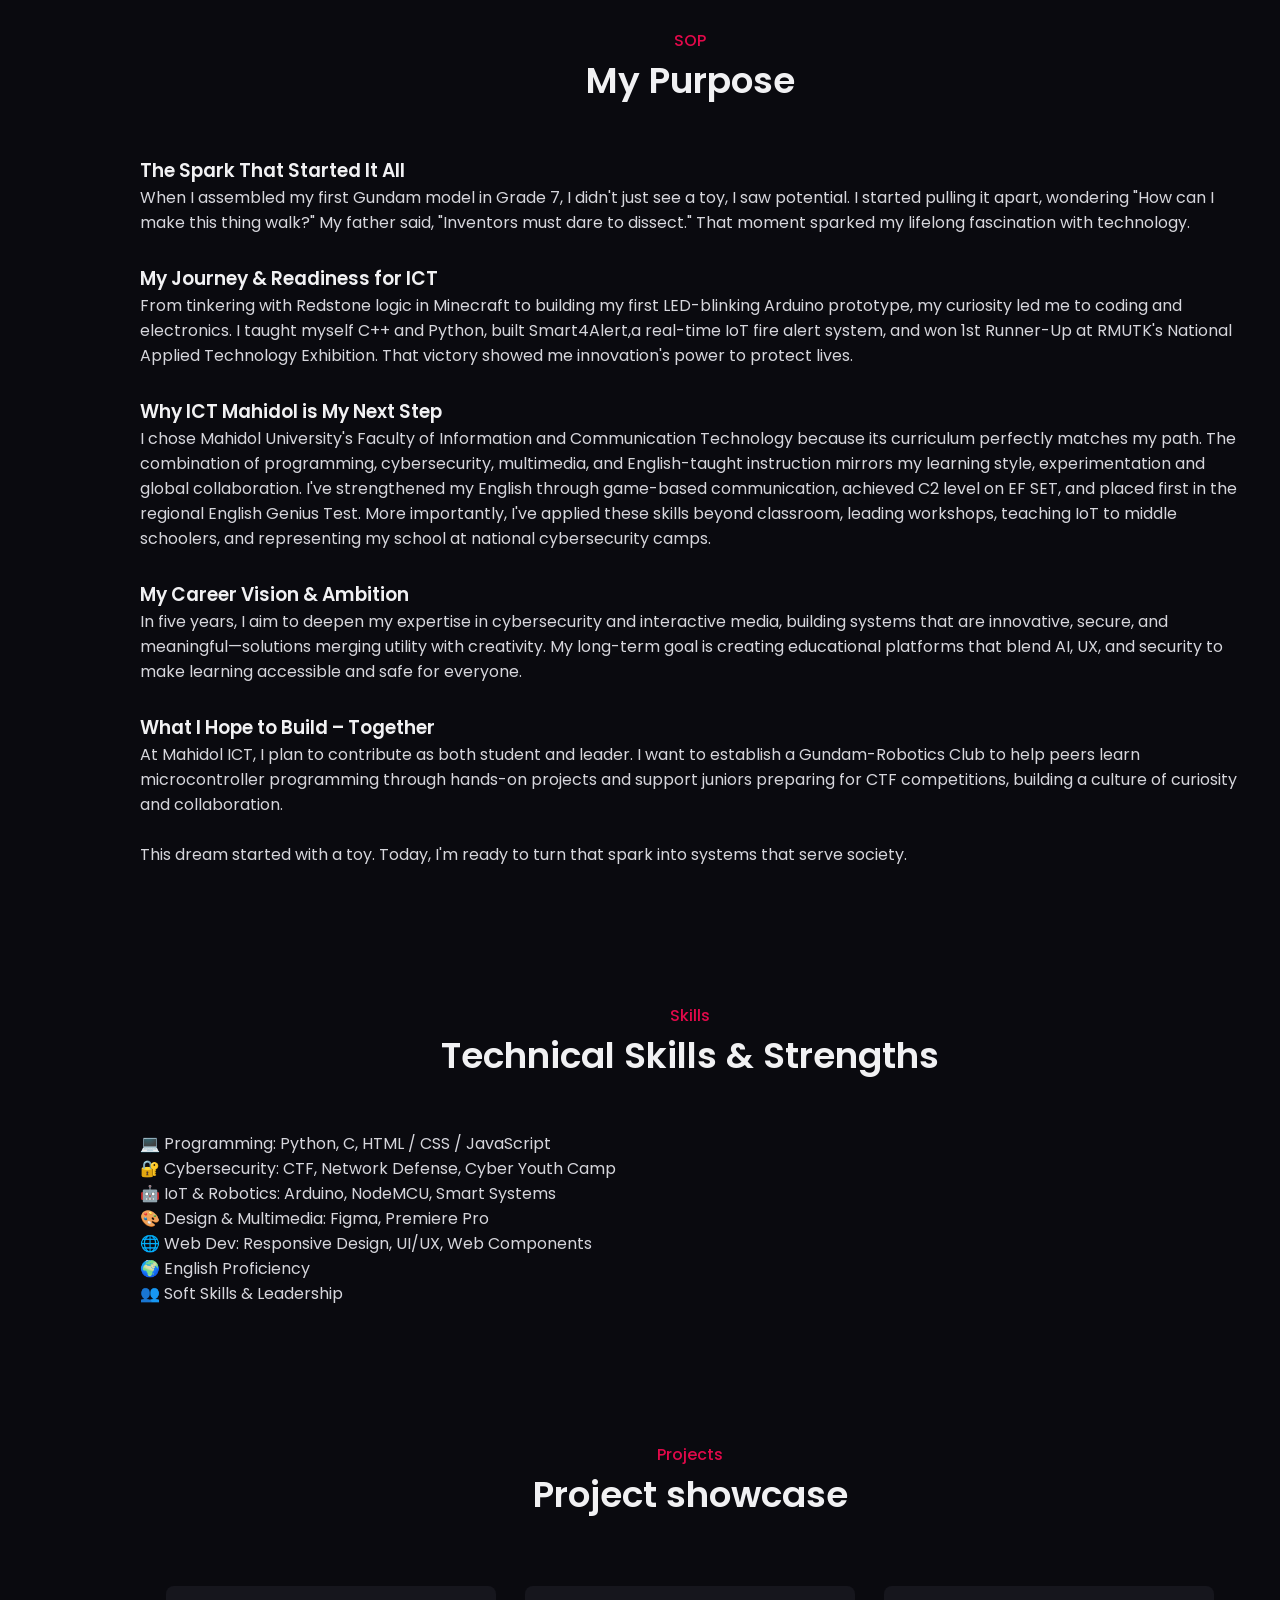
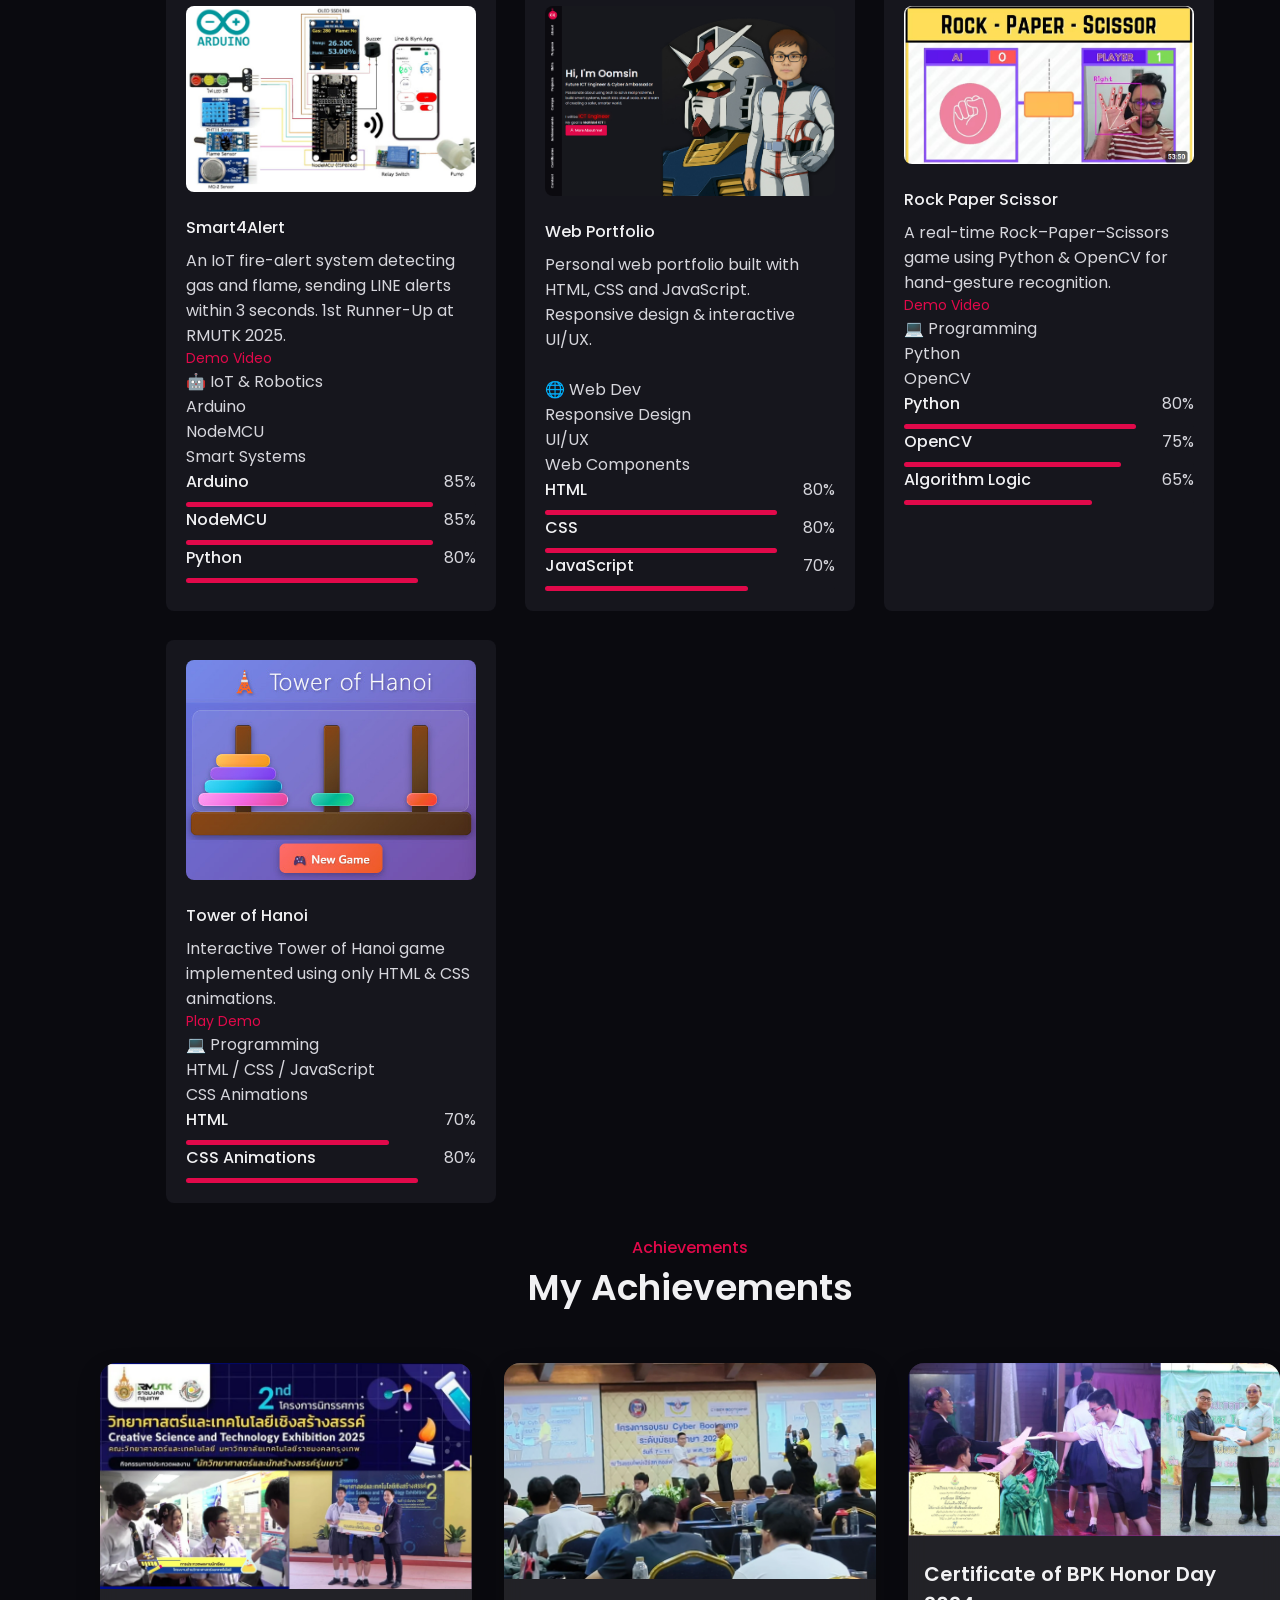
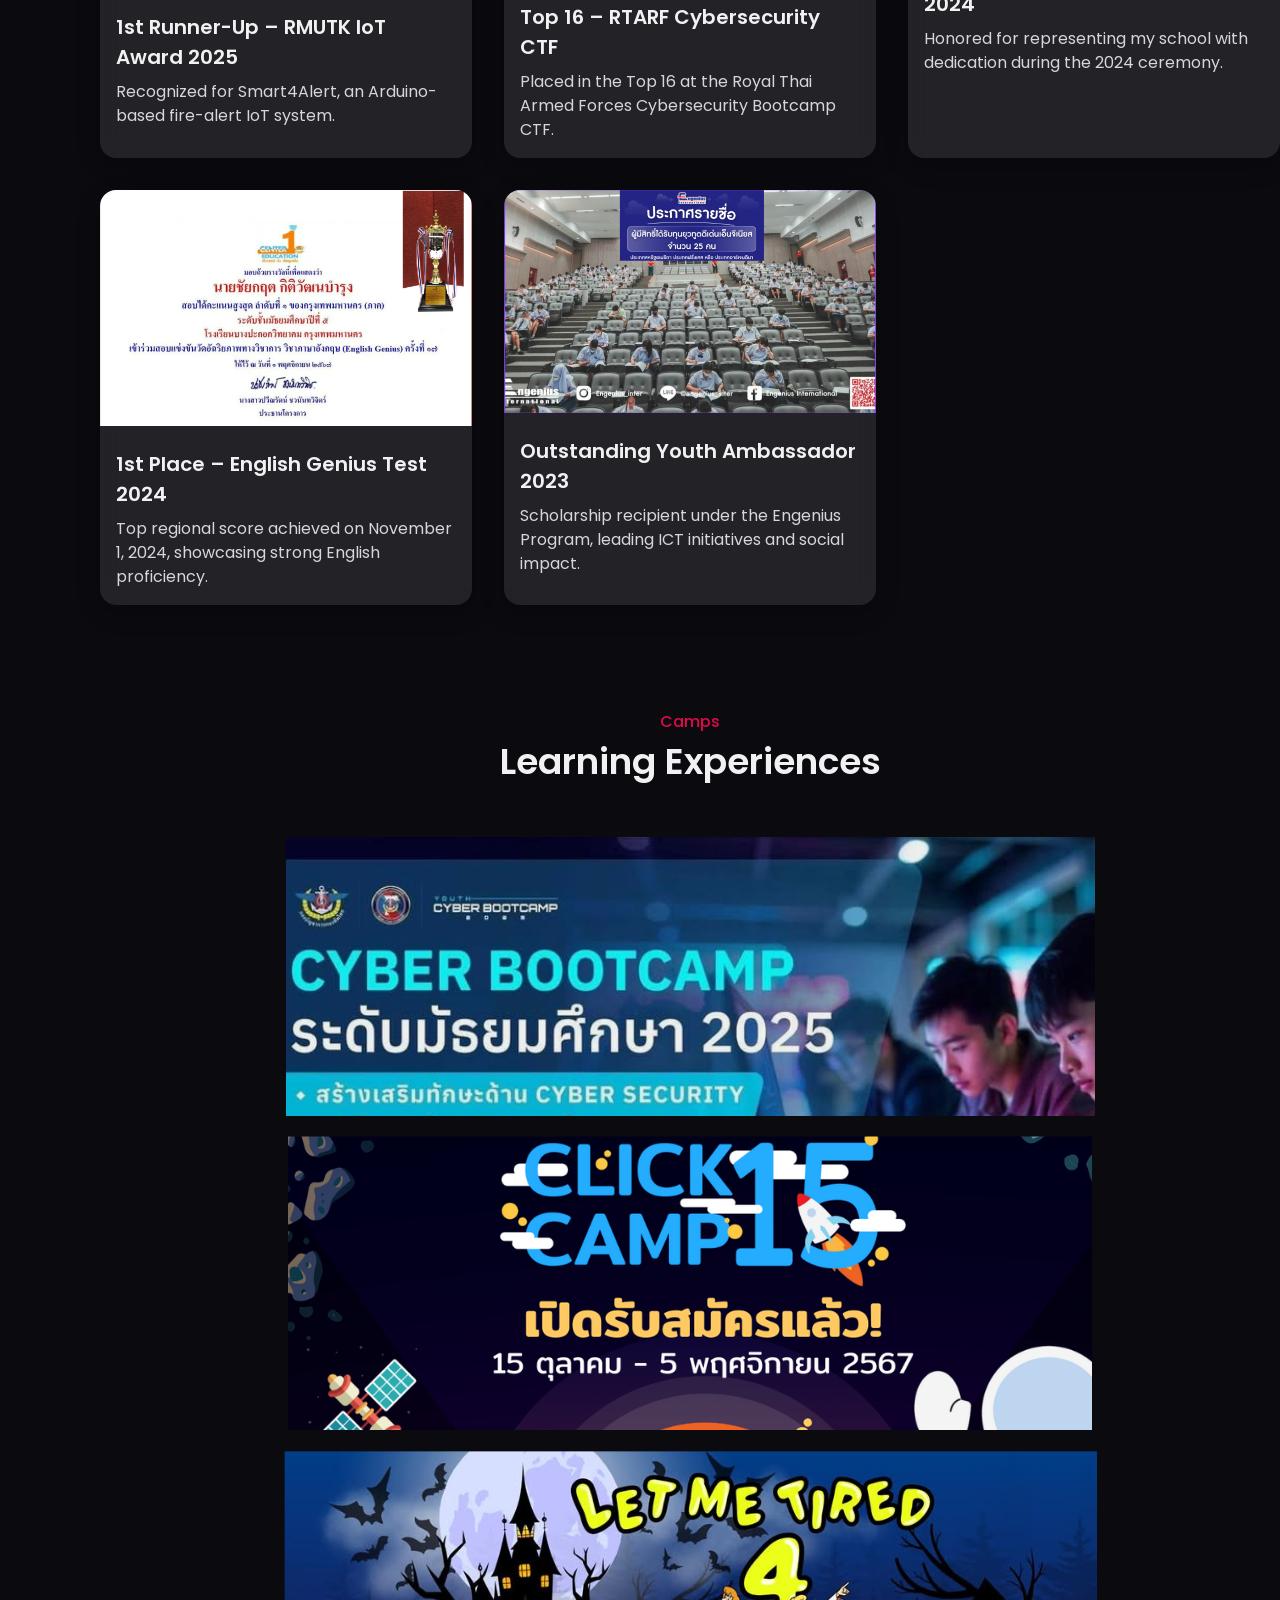
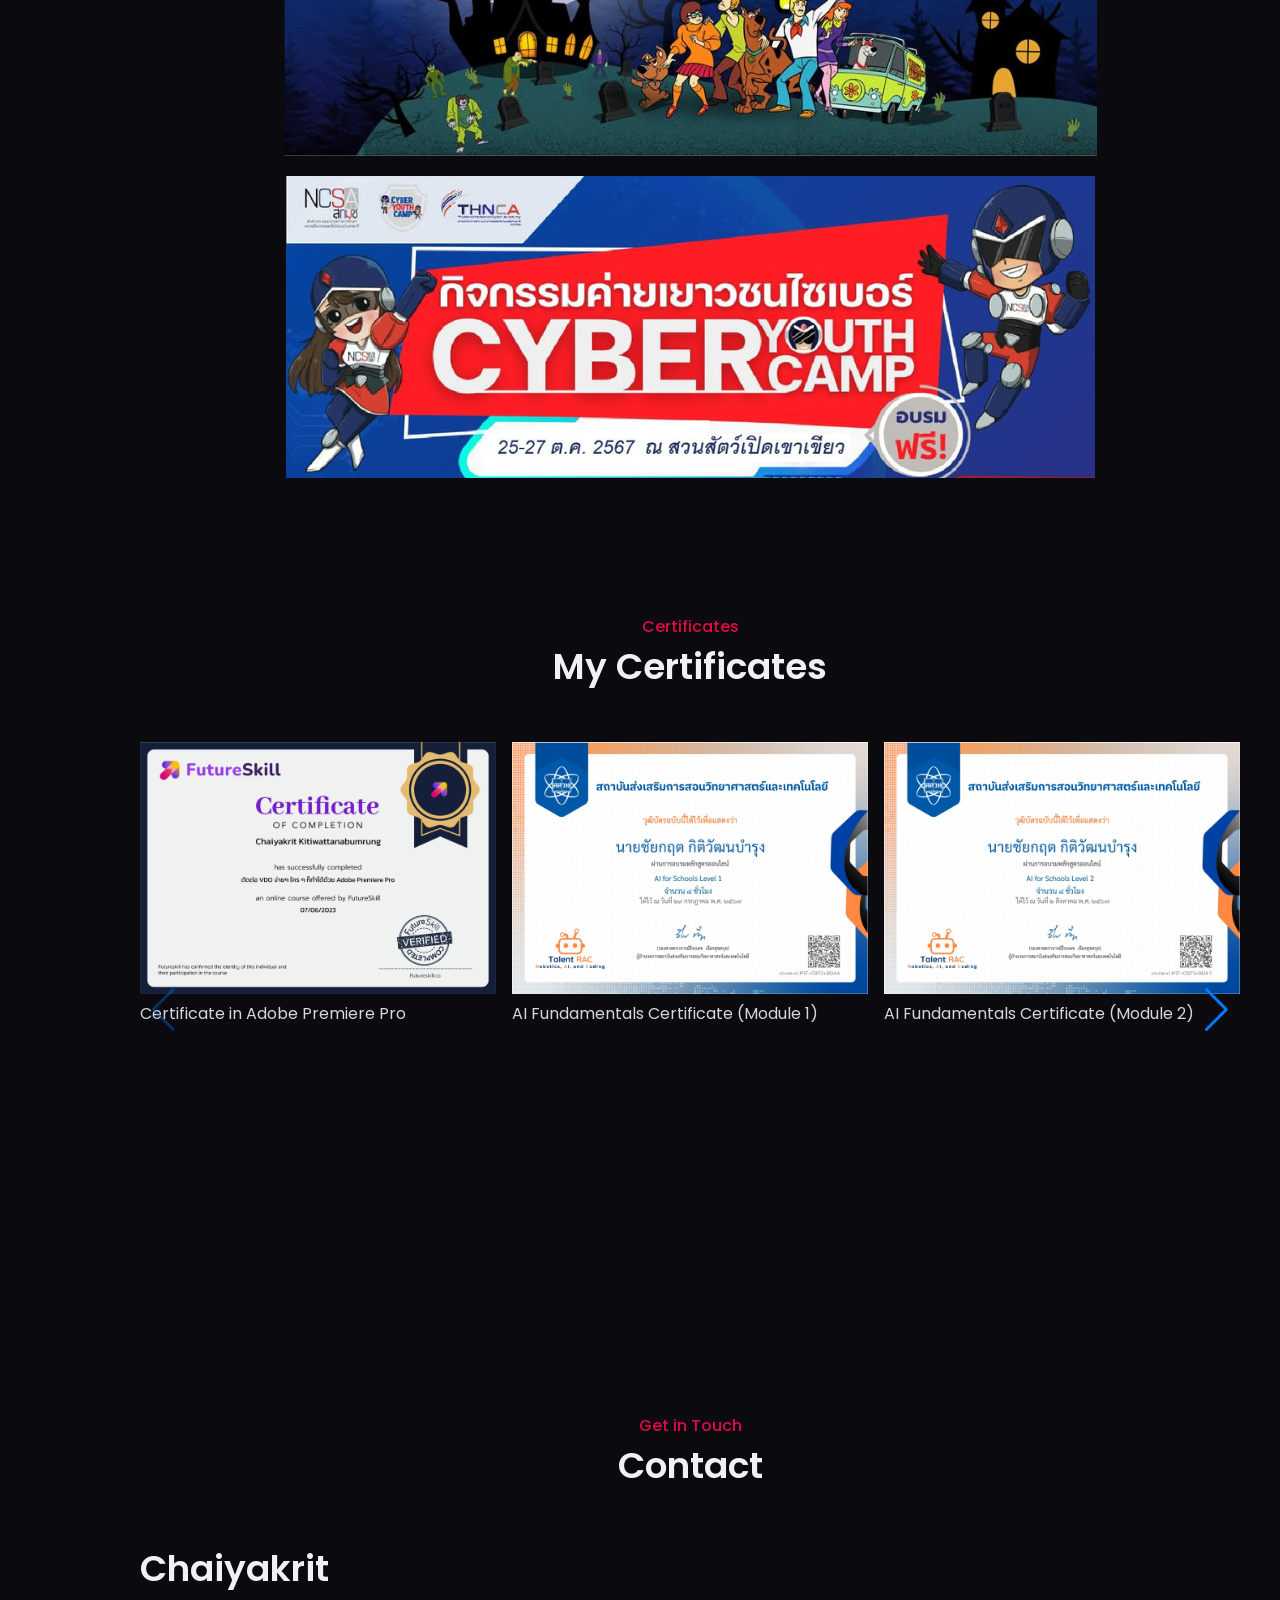
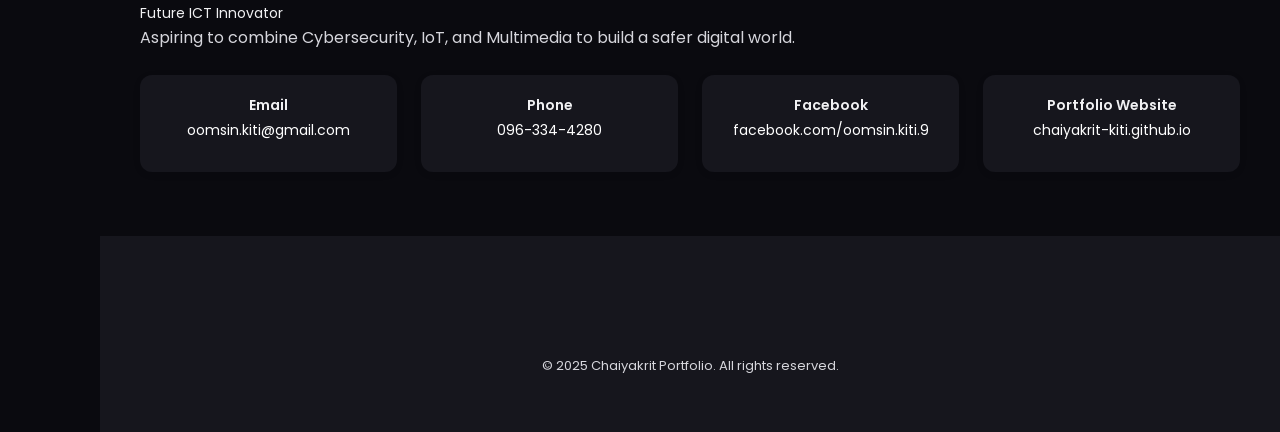
==== commit 5ed2234a: "update 4.1" ====
--- a/index4.html
+++ b/index4.html
@@ -150,7 +150,6 @@
             An IoT fire-alert system detecting gas and flame, sending LINE alerts within 3 seconds.  1st Runner-Up at RMUTK 2025.
           </p>
           <div class="work-links">
-            <a href="https://github.com/yourusername/Smart4Alert" target="_blank" class="work-button">View Code</a>
             <a href="https://youtu.be/yourvideo" target="_blank" class="work-button">Demo Video</a>
           </div>
           <ul class="work-skills">
@@ -197,11 +196,7 @@
           <h3 class="work-title">Web Portfolio</h3>
           <p class="work-description">
             Personal web portfolio built with HTML, CSS and JavaScript. Responsive design & interactive UI/UX.
-          </p>
-          <div class="work-links">
-            <a href="https://yourdomain.com" target="_blank" class="work-button">Live Site</a>
-            <a href="https://github.com/yourusername/web-portfolio" target="_blank" class="work-button">Source Code</a>
-          </div>
+          </p><br/>
           <ul class="work-skills">
             <li>🌐 Web Dev</li>
             <li>Responsive Design</li>
@@ -240,7 +235,7 @@
           </div>
         </div>
 
-        <!-- Project 4: Rock Paper Scissor -->
+        <!-- Project 3: Rock Paper Scissor -->
         <div class="work-card">
           <img src="images/projects/rock-paper-scissor.jpg" alt="Rock Paper Scissor" class="work-img">
           <h3 class="work-title">Rock Paper Scissor</h3>
@@ -248,7 +243,7 @@
             A real-time Rock–Paper–Scissors game using Python & OpenCV for hand-gesture recognition.
           </p>
           <div class="work-links">
-            <a href="https://github.com/yourusername/rps-opencv" target="_blank" class="work-button">Source Code</a>
+            <a href="https://github.com/yourusername/rps-opencv" target="_blank" class="work-button">Demo Video</a>
           </div>
           <ul class="work-skills">
             <li>💻 Programming</li>
@@ -288,7 +283,7 @@
         </div>
 
       
-        <!-- Project 3: Pure CSS Tower of Hanoi -->
+        <!-- Project 4: Pure CSS Tower of Hanoi -->
         <div class="work-card">
           <img src="images/projects/css-hanoi.jpg" alt="Pure CSS Tower of Hanoi" class="work-img">
           <h3 class="work-title">Tower of Hanoi</h3>
@@ -296,8 +291,7 @@
             Interactive Tower of Hanoi game implemented using only HTML & CSS animations.
           </p>
           <div class="work-links">
-            <a href="https://yourdomain.com/css-hanoi" target="_blank" class="work-button">Play Demo</a>
-            <a href="https://github.com/yourusername/css-hanoi" target="_blank" class="work-button">Source Code</a>
+            <a href="Modern_tower_hanoi.html" target="_blank" class="work-button">Play Demo</a>
           </div>
           <ul class="work-skills">
             <li>💻 Programming</li>
